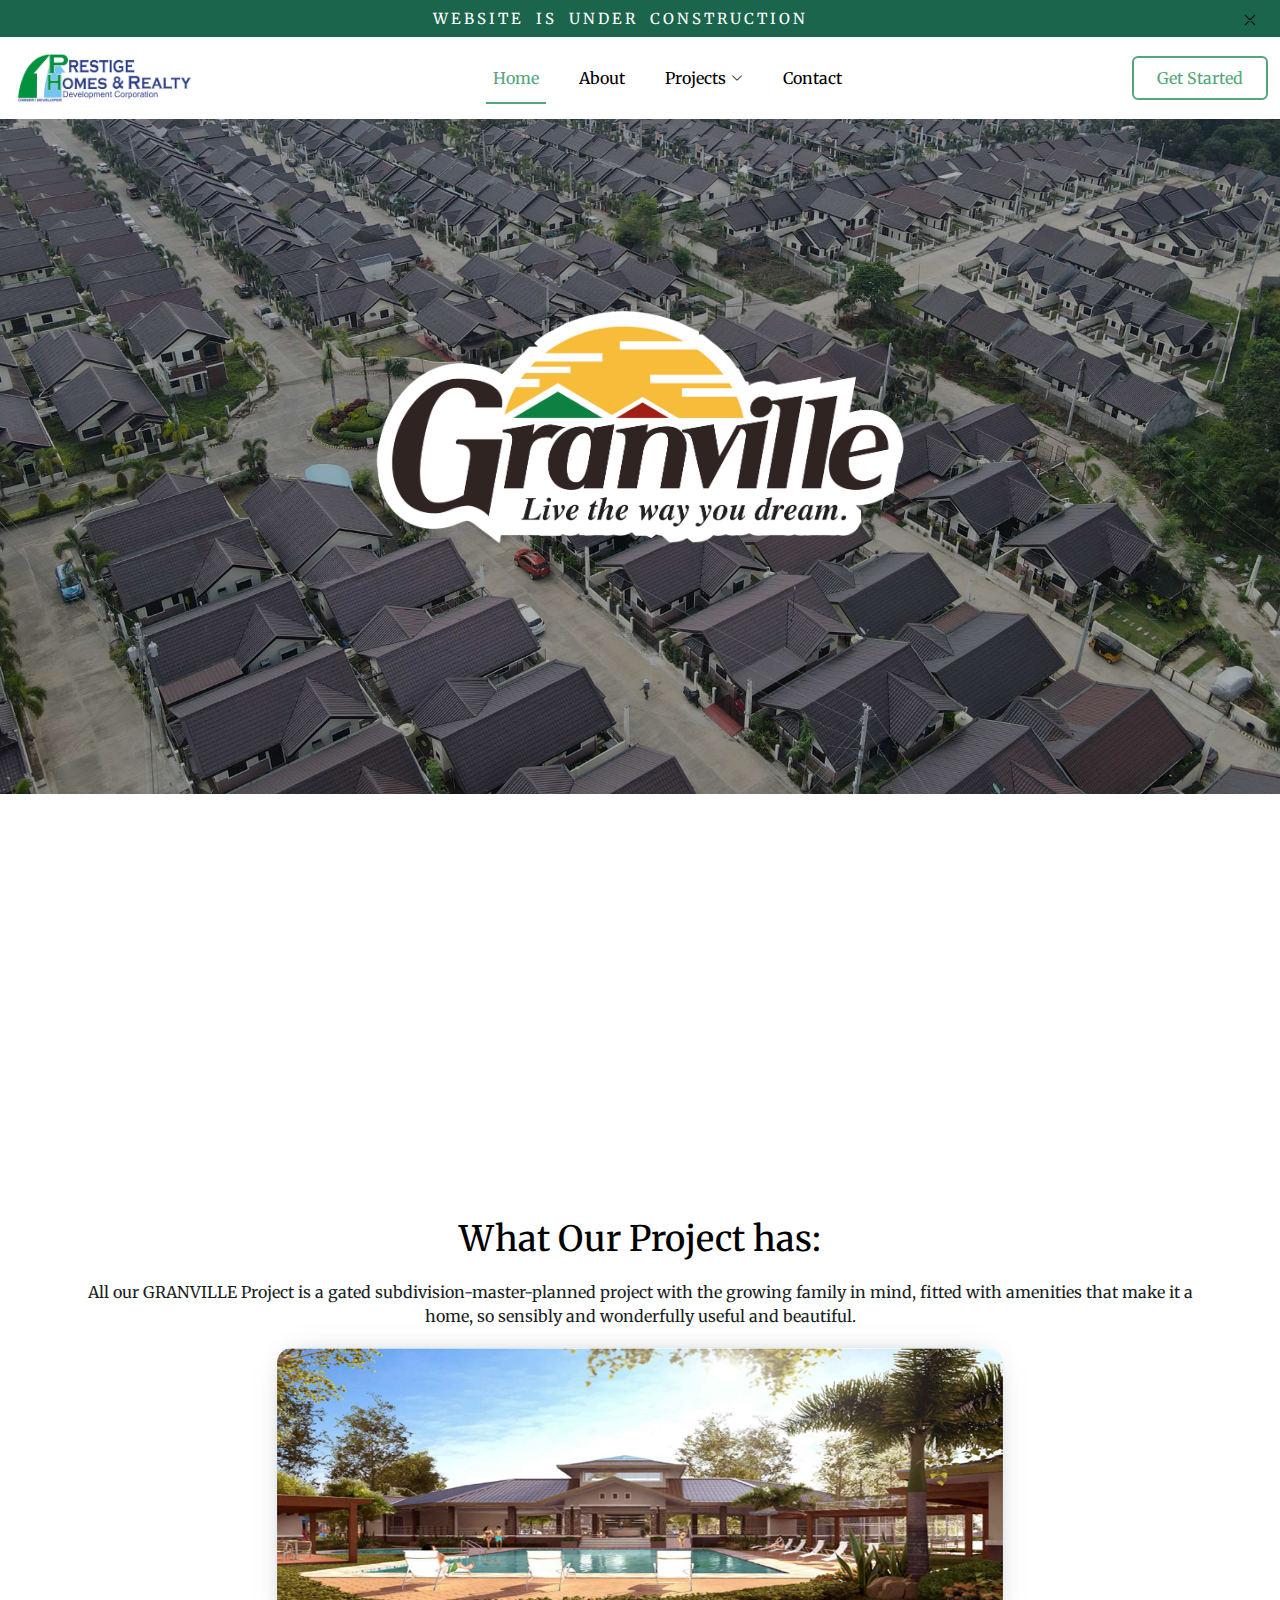
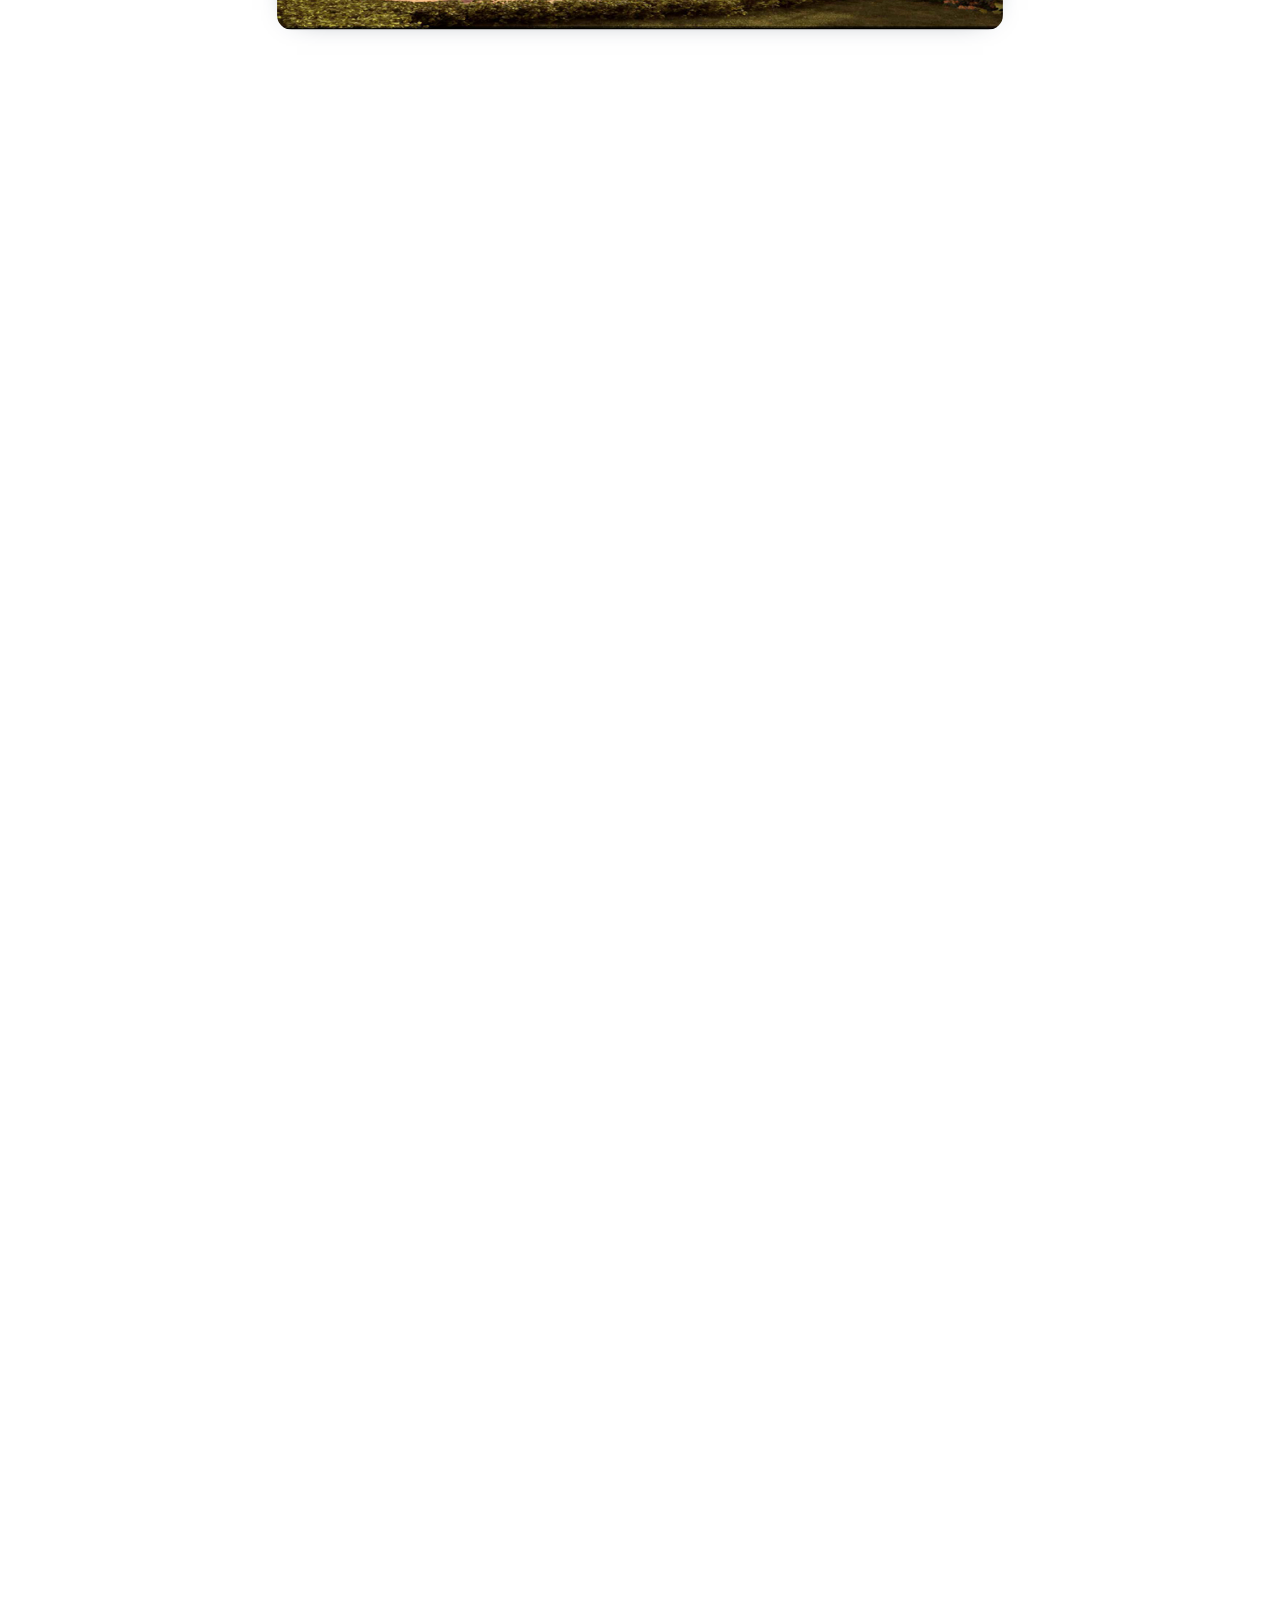
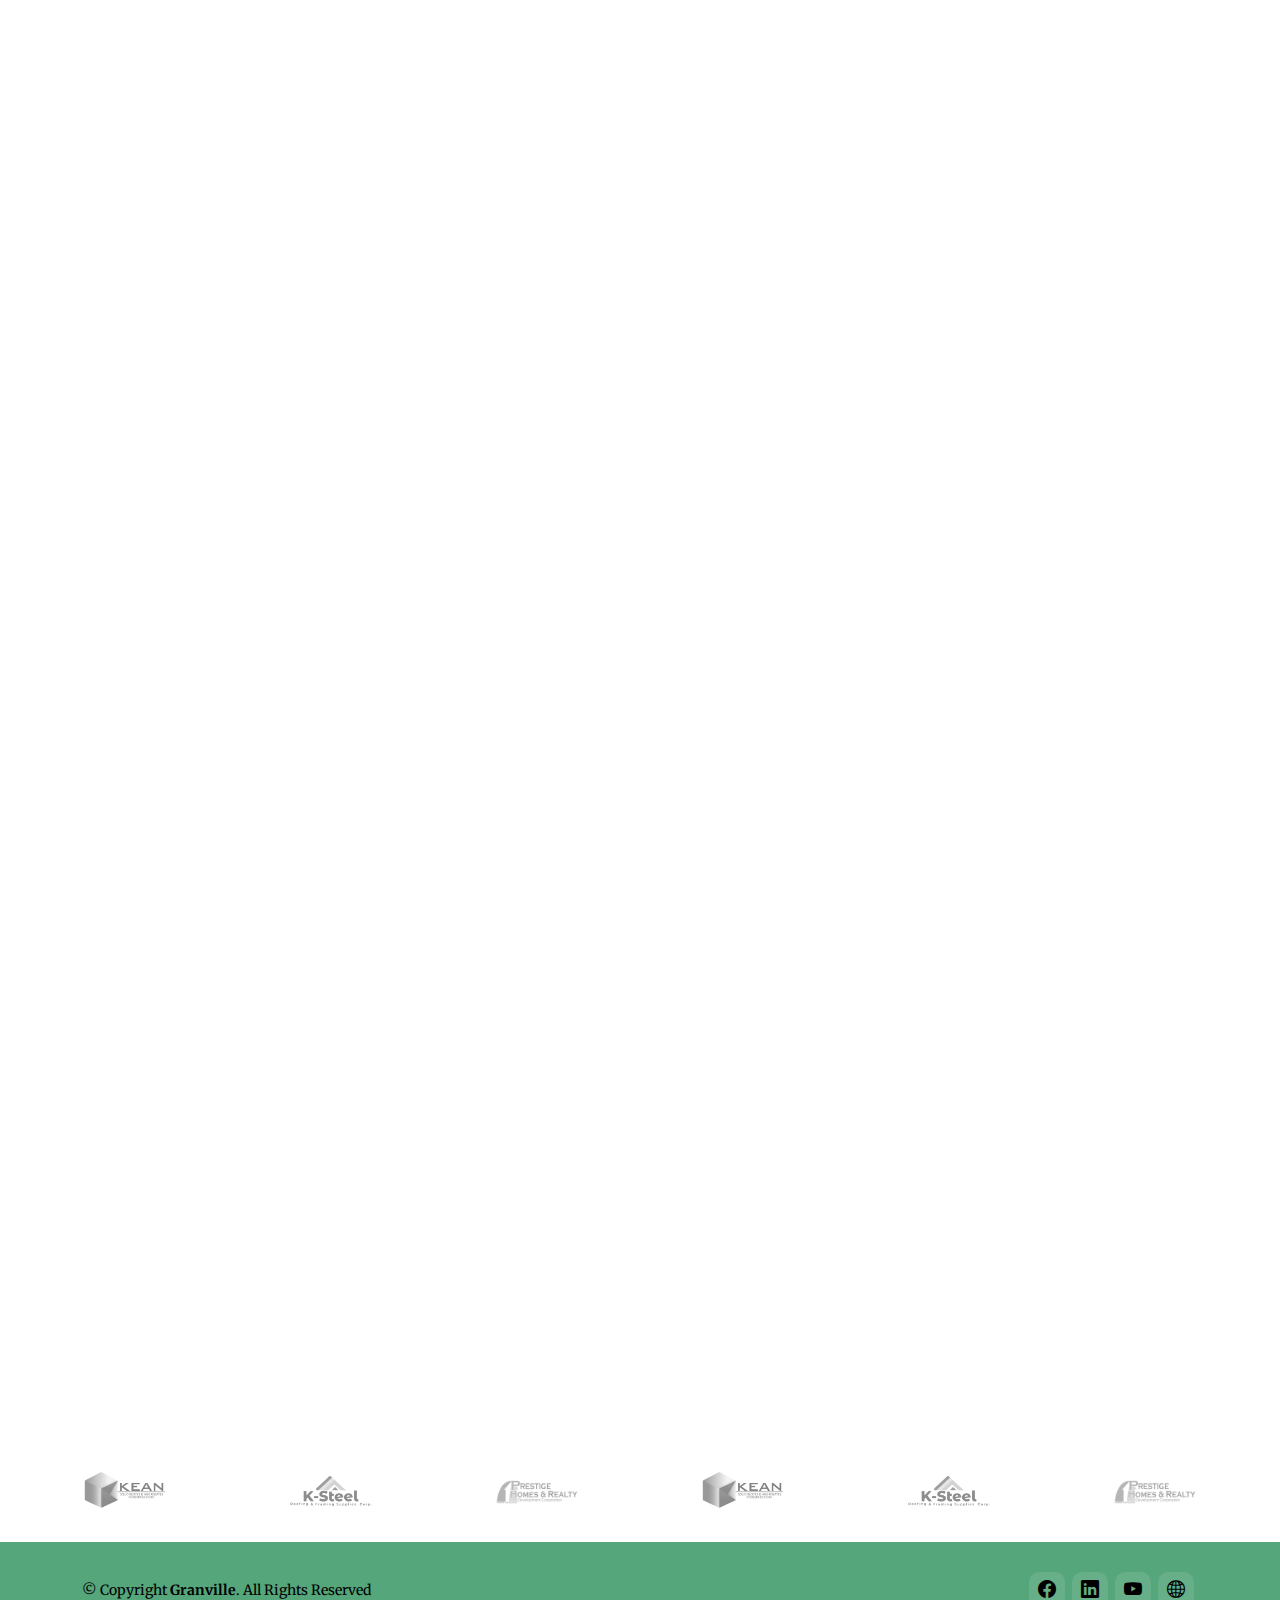
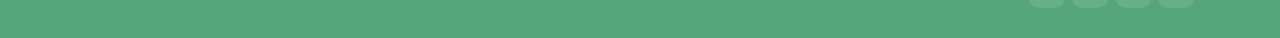
==== index.html @ 54644dfb "Granville v1.9.3" ====
<!DOCTYPE html>
<html lang="en">

<head>
  <meta charset="utf-8">
  <meta content="width=device-width, initial-scale=1.0" name="viewport">

  <title>Granville | Live The Way You Dream</title>
  <meta content="" name="description">
  <meta content="" name="keywords">

  <!-- Favicons -->
  <link href="assets/img/fav-house.png" rel="icon">
  <!-- <link href="assets/img/apple-touch-icon.png" rel="apple-touch-icon"> -->

  <!-- Google Fonts -->
  <link rel="preconnect" href="https://fonts.googleapis.com">
  <link rel="preconnect" href="https://fonts.gstatic.com" crossorigin>
  <link href="https://fonts.googleapis.com/css2?family=Merriweather:ital,wght@1,700&display=swap" rel="stylesheet">

  <!-- Vendor CSS Files -->
  <link href="assets/vendor/bootstrap/css/bootstrap.min.css" rel="stylesheet">
  <link href="assets/vendor/bootstrap-icons/bootstrap-icons.css" rel="stylesheet">
  <link href="assets/vendor/aos/aos.css" rel="stylesheet">
  <link href="assets/vendor/glightbox/css/glightbox.min.css" rel="stylesheet">
  <link href="assets/vendor/swiper/swiper-bundle.min.css" rel="stylesheet">
  <link href="assets/vendor/boxicons/css/boxicons.min.css" rel="stylesheet">
  <link href="assets/vendor/remixicon/remixicon.css" rel="stylesheet">

  <!-- Template Main CSS Files -->
  <link href="assets/css/variables.css" rel="stylesheet">
  <link href="assets/css/main.css" rel="stylesheet">

</head>

<body>

  <!-- ======= Notification Bar ======= -->
  <div id="notification-bar" class="regular closable">
    <div class="nb-content-wrapper">
      <div class="nb-text-wrapper">
        <div class="nb-headline-text">
          <p><span>WEBSITE IS UNDER CONSTRUCTION</span></p>
        </div>
      </div>
    </div>
    <div class="nb-close-wrapper">
      <a href="javascript:void(0);" class="icon-close" onclick="$('#notification-bar').fadeOut()"><i
          class="bi bi-x-lg"></i></a>
    </div>
  </div> <!-- End Notification Bar-->

  <!-- ======= Header ======= -->
  <header id="header" class="header" data-scrollto-offset="0">
    <div class="container-fluid d-flex align-items-center justify-content-between">

      <a href="index.html" class="logo d-flex align-items-center scrollto me-auto me-lg-0">
        <img src="assets/img/clients/Prestige.jpg" alt="">
      </a>

      <nav id="navbar" class="navbar">
        <ul>
          <li><a class="nav-link scrollto" href="index.html#hero">Home</a></li>
          <li><a class="nav-link scrollto" href="index.html#about">About</a></li>
          <li class="dropdown"><a class="nav-link scrollto" href="#">Projects<i
                class="bi dropdown-indicator bi-chevron-down"></i></a>
            <ul class="">
              <li><a class="nav-link scrollto" href="index.html#granville-I">Granville I & II</a></li>
              <li><a class="nav-link scrollto" href="index.html#granville-III">Granville III</a></li>
              <li><a class="nav-link scrollto" href="index.html#granville-crest">Granville Crest</a></li>
            </ul>
          </li>
          <li><a class="nav-link scrollto" href="https://prestigehomesrealty.com.ph/contact-us-2/">Contact</a></li>
        </ul>
        <i class="bi bi-list mobile-nav-toggle d-none"></i>
      </nav><!-- .navbar -->

      <a class="btn-getstarted scrollto" href="index.html#about">Get Started</a>

    </div>
  </header><!-- End Header -->

  <!-- ======= Hero Section ======= -->
  <section id="hero" class="d-flex flex-column justify-content-center">
    <div class="container">
      <div class="row justify-content-center">
        <div class="col-xl-8">
          <img src="assets/img/granville.png" width="90%">
        </div>
      </div>
    </div>
  </section><!-- End Hero Section -->

  <main id="main">

    <!-- ======= About Section ======= -->
    <section id="about" class="about">
      <div class="container" data-aos="fade-up">

        <div class="section-header">
          <h2>About Granville</h2>
          <p>A good home is a seedbed of great expectations. And truly, there’s no place like one’s own dwelling for
            beginning dreams and building them. At the Granville, let your home be an inspiration in itself,
            encapsulating the verve of your growing family, or marking a personal milestone. Made by trusted homegrown
            land developer Prestige Homes Realty Development Corp., the Granville is nestled in the south of Davao City, Philippines.  where small town charm is knit with the bursting colors of a bustling capital. </p>

          <p>Nurture family ties and lay the foundations for your grandest dreams in a home community that lets you live
            without compromise. A twenty-minute drive from the crowded neighborhoods of Davao city center, the Granville
            is nestled in the charming village of Catalunan Pequeno Davao City, Philippines. It’s close enough to schools, hospitals, and
            commercial business centers to keep the essentials of life readily accessible, but tucked away just right to
            encourage the lifestyle you want in a casual, stylish, safe and uninterrupted way. </p>
        </div>

      </div>
    </section><!-- End About Section -->

    <!-- ======= Featured Services Section ======= -->
    <section id="featured-services" class="featured-services">
      <div class="container">
        <h2>What Our Project has:</h2>
        <p class="featured-p">All our GRANVILLE Project is a gated subdivision-master-planned project with the growing
          family in mind,
          fitted with amenities that make it a home, so sensibly and wonderfully useful and beautiful.</p>

        <div class="carousel-container">
          <div class="mySlides animate">
            <img src="./assets/img/carousel/carousel.jpg" alt="slide" />
          </div>

          <div class="mySlides animate">
            <img src="./assets/img/carousel/carousel1.jpg" alt="slide" />
          </div>

          <div class="mySlides animate">
            <img src="./assets/img/carousel/carousel2.jpg" alt="slide" />
          </div>

          <div class="mySlides animate">
            <img src="./assets/img/carousel/carousel3.jpg" alt="slide" />
          </div>

          <div class="mySlides animate">
            <img src="./assets/img/carousel/carousel4.jpg" alt="slide" />
          </div>

          <div class="mySlides animate">
            <img src="./assets/img/carousel/carousel5.jpg" alt="slide" />
          </div>


          <!-- The dots/circles -->
          <div class="dots-container">
            <span class="dots" onclick="currentSlide(1)"></span>
            <span class="dots" onclick="currentSlide(2)"></span>
            <span class="dots" onclick="currentSlide(3)"></span>
            <span class="dots" onclick="currentSlide(4)"></span>
            <span class="dots" onclick="currentSlide(5)"></span>
            <span class="dots" onclick="currentSlide(6)"></span>
          </div>
        </div>

        <div class="row gy-4" style="margin-top: 20px;">
          <div class="col-xl-4 col-md-12 d-flex" data-aos="zoom-out">
            <div class="service-item1 position-relative">
              <h4><a class="stretched-link">Reassuring Residence</a></h4>
              <p>In addition to the concrete perimeter fence and steel gates, that hedge every home unit, a guardhouse
                with 24-hour CCTV greets everyone at the entrance of the community for truly secure living. With modern,
                state of the art, quality building design and well-thought out space planning, keeping in mind the
                future, the Granville is made to be flood-free and constructed with only high-quality concrete products
                supplied by Prestige’s sister company, KSBAIC. </p>
            </div>
          </div><!-- End Service Item -->

          <div class="col-xl-4 col-md-12 d-flex" data-aos="zoom-out" data-aos-delay="200">
            <div class="service-item2 position-relative">
              <h4><a class="stretched-link">Well-rounded lifestyle</a></h4>
              <p>Sports-themed facilities including a swimming pool, long tennis court, basketball court, parks, and a
                children’s playground make for healthy and leisurely living at the Granville, ensuring that children
                find gainful avenues to develop and grow outdoors with nature. For celebrating momentous family moments
                or social gatherings, the clubhouse and the subdivision’s generous, palm-tree lined natural landscaping
                make for a delightful setting.</p>
            </div>
          </div><!-- End Service Item -->

          <div class="col-xl-4 col-md-12 d-flex" data-aos="zoom-out" data-aos-delay="400">
            <div class="service-item position-relative">
              <h4><a class="stretched-link">Settle in seamlessly</a></h4>
              <p>Move in to your new home with the least of worries. With water and electricity utilities among other
                ready amenities including a paved and covered walkway and car park come with every house unit. Outside,
                a semi-landscaped lawn, wide roads, and more open spaces ensure that there is literally a lot of room
                for you and your family to grow at the Granville.</p>
            </div>
          </div><!-- End Service Item -->

        </div>

      </div>
    </section><!-- End Featured Services Section -->

    <!-- ======= Features Section ======= -->
    <section id="granville-I" class="features">
      <div class="container" data-aos="fade-up">

        <div class="section-features">
          <h2>Granville I & II House Models</h2>
          <p>Granville subdivision is an Asian-Mediterranean themed Subdivision with 5 Model house units, namely, KEAN,
            KEN, MIKE, MARK & MICO models. The subdivision has more than 10 hectares with 888 saleable housing units.
            Our Granville Subdivision gives you a unique vibe of living. Live in beauty and with style and elegance.</p>
        </div>

        <ul class="nav nav-tabs row gy-4 d-flex">

          <li class="nav-item col-6 col-md-4 col-lg-2">
            <a class="nav-link active show" data-bs-toggle="tab" data-bs-target="#g1-1">
              <img src="./assets/img/features/2storeyy.svg" width="25%">
              <h4>Kean</h4>
            </a>
          </li><!-- End Tab 1 Nav -->

          <li class="nav-item col-6 col-md-4 col-lg-2">
            <a class="nav-link" data-bs-toggle="tab" data-bs-target="#g1-2">
              <img src="./assets/img/features/bungalowwww.svg" width="25%">
              <h4>Ken</h4>
            </a>
          </li><!-- End Tab 2 Nav -->

          <li class="nav-item col-6 col-md-4 col-lg-2">
            <a class="nav-link" data-bs-toggle="tab" data-bs-target="#g1-3">
              <img src="./assets/img/features/bungalowwww.svg" width="25%">
              <h4>Mike</h4>
            </a>
          </li><!-- End Tab 3 Nav -->

          <li class="nav-item col-6 col-md-4 col-lg-2">
            <a class="nav-link" data-bs-toggle="tab" data-bs-target="#g1-4">
              <img src="./assets/img/features/bungalowwww.svg" width="25%">
              <h4>Mark</h4>
            </a>
          </li><!-- End Tab 4 Nav -->

          <li class="nav-item col-6 col-md-4 col-lg-2">
            <a class="nav-link" data-bs-toggle="tab" data-bs-target="#g1-5">
              <img src="./assets/img/features/angelo.svg" width="25%">
              <h4>Mico</h4>
            </a>
          </li><!-- End Tab 5 Nav -->

          <li class="nav-item col-6 col-md-4 col-lg-2">
            <a class="nav-link" data-bs-toggle="tab" data-bs-target="#amenitiesg1">
              <img src="./assets/img/features/amenities.svg" width="25%">
              <h4>Amenities</h4>
            </a>
          </li><!-- End Tab 6 Nav -->

        </ul>

        <div class="tab-content">

          <div class="tab-pane active show" id="g1-1">
            <div class="row gy-4">
              <div class="col-lg-8 order-2 order-lg-1" data-aos="fade-right" data-aos-delay="200">
                <h3>Kean Model</h3>
                <p class="fst-italic">
                  A cost-effective two-story concrete model unit with 4 bedrooms and 3 toilets and bath which is perfect
                  for the urban setting.
                </p>

                <ul class="nav nav-tabs row gy-4 d-flex">
                  <li class="nav-item col-12 col-md-12 col-lg-8">
                    <a class="granvillewan">
                      <img src="./assets/img/floor/kean.jpg" alt="" width="100%">
                    </a>
                  </li>
                </ul>

                <p>Additional Features:</p>
                <ul class="row mobtab gy-4 d-flex">
                  <li class="col-12 col-md-6 col-lg-6" style="padding-bottom: 0px;margin-top: 10px;"><i
                      class="bi bi-check-circle-fill"></i> Built-in closet on all bedrooms
                  </li>
                  <li class="col-12 col-md-6 col-lg-6" style="padding-bottom: 0px;margin-top: 10px;"><i
                      class="bi bi-check-circle-fill"></i> Semi-finished Concrete perimeter fence
                  </li>
                  <li class="col-12 col-md-6 col-lg-6" style="padding-bottom: 0px;margin-top: 0px;"><i
                      class="bi bi-check-circle-fill"></i> Steel main gate and manhole
                  </li>
                  <li class="col-12 col-md-6 col-lg-6" style="padding-bottom: 0px;margin-top: 0px;"><i
                      class="bi bi-check-circle-fill"></i> Semi-landscape with paving blocks
                  </li>
                  <li class="col-12 col-md-6 col-lg-6" style="padding-bottom: 0px;margin-top: 0px;"><i
                      class="bi bi-check-circle-fill"></i> Concrete flooring on the laundry area
                  </li>
                  <li class="col-12 col-md-6 col-lg-6" style="padding-bottom: 0px;margin-top: 0px;"><i
                      class="bi bi-check-circle-fill"></i> Modified clothes hanger on a dry area
                  </li>
                  <li class="col-12 col-md-6 col-lg-6" style="padding-bottom: 0px;margin-top: 0px;"><i
                      class="bi bi-check-circle-fill"></i> With a concrete fence, steel vehicular gate, and pedestrian
                    gate (Sedan Model Car Unit)
                  </li>
                  <li class="col-12 col-md-6 col-lg-6" style="padding-bottom: 0px;margin-top: 0px;"><i
                      class="bi bi-check-circle-fill"></i> With steel window grills
                  </li>
                </ul>
              </div>

              <div class="col-lg-4 order-1 order-lg-2 text-center" data-aos="fade-left" data-aos-delay="400">
                <div class="gallery">
                  <img data-gallery-index="1" src="./assets/img/i-ii/01-KEAN/kean.jpg" width="100%" />
                  <img data-gallery-index="0" src="./assets/img/i-ii/01-KEAN/1-Kean-Plan.jpg" hidden width="100%" />
                </div>
                <div class="avunits" style="text-align: left;">
                  <button class="desktop" onclick="keanavailbleunit()">View Availability of Units</button>
                  <button class="desktop" id="keanreserve" style="display: none;"><a
                      href="https://prestigehomesrealty.com.ph/reservation-form/" target="popup"
                      onclick="window.open('https://prestigehomesrealty.com.ph/reservation-form/','popup','width=850,height=600'); return false;">Reserve
                      Now</a></button>
                </div>
              </div>
            </div>

            <div class="avunits">
              <button class="mobtab" onclick="keanavailbleunits()">View Availability of Units</button>
              <button class="mobtab" id="keanreserves" style="display: none;"><a
                  href="https://prestigehomesrealty.com.ph/reservation-form/" target="popup"
                  onclick="window.open('https://prestigehomesrealty.com.ph/reservation-form/','popup','width=600,height=600'); return false;">Reserve
                  Now</a></button>
              <table id="keanavailbeunit">
                <tr>
                  <th>BLOCK</th>
                  <th>LOT</th>
                  <th>TOTAL CONTRACT PRICE</th>
                  <th>EQUITY MONTHLY AMORTIZATION</th>
                </tr>
                <tr>
                  <td>1</td>
                  <td>5</td>
                  <td><a href="./assets/img/i-ii/01-KEAN/KEAN-BLK1-LOT5.jpg" target="_blank">Php 10,345,300.00</a></td>
                  <td>Php 103,245.07</td>
                </tr>
                <tr>
                  <td>5</td>
                  <td>1</td>
                  <td><a href="./assets/img/i-ii/01-KEAN/KEAN-BLK5-LOT1-(RFO).jpg" target="_blank">Php 7,094,350.00</a></td>
                  <td>Php 157,426.77</td>
                </tr>
              </table>

            </div>

            <p style="font-size: 12px; text-align: center;">
              Disclaimer: Prestige Homes and Realty Development Corporation shall have the right to change the
              specifications specified herein as may be deemed necessary without prior notice.
            </p>

          </div><!-- End Tab Content 1 -->

          <div class="tab-pane" id="g1-2">
            <div class="row gy-4">
              <div class="col-lg-8 order-2 order-lg-1">
                <h3>Ken Model</h3>
                <p class="fst-italic">
                  A 4-room bungalow model unit that opens directly into the living room & kitchen area that will be
                  easy
                  access to outdoor spaces. It also has a spacious open, modern designed kitchen for those who love to
                  cook.
                </p>
                <ul class="nav nav-tabs row gy-4 d-flex">
                  <li class="nav-item col-12 col-md-12 col-lg-8">
                    <a class="granvillewan">
                      <img src="./assets/img/floor/ken.jpg" alt="" width="100%">
                    </a>
                  </li>
                </ul>
                <p>Additional Features:</p>
                <ul class="row mobtab gy-4 d-flex">
                  <li class="col-12 col-md-6 col-lg-6" style="padding-bottom: 0px;margin-top: 10px;"><i
                      class="bi bi-check-circle-fill"></i> Built-in closet on all bedrooms
                  </li>
                  <li class="col-12 col-md-6 col-lg-6" style="padding-bottom: 0px;margin-top: 10px;"><i
                      class="bi bi-check-circle-fill"></i> Semi-finished Concrete perimeter fence
                  </li>
                  <li class="col-12 col-md-6 col-lg-6" style="padding-bottom: 0px;margin-top: 0px;"><i
                      class="bi bi-check-circle-fill"></i> Steel main gate and manhole
                  </li>
                  <li class="col-12 col-md-6 col-lg-6" style="padding-bottom: 0px;margin-top: 0px;"><i
                      class="bi bi-check-circle-fill"></i> Semi-landscape with paving blocks
                  </li>
                  <li class="col-12 col-md-6 col-lg-6" style="padding-bottom: 0px;margin-top: 0px;"><i
                      class="bi bi-check-circle-fill"></i> Concrete flooring on the laundry area
                  </li>
                  <li class="col-12 col-md-6 col-lg-6" style="padding-bottom: 0px;margin-top: 0px;"><i
                      class="bi bi-check-circle-fill"></i> Modified clothes hanger on a dry area
                  </li>
                  <li class="col-12 col-md-6 col-lg-6" style="padding-bottom: 0px;margin-top: 0px;"><i
                      class="bi bi-check-circle-fill"></i> With a concrete fence, steel vehicular gate, and pedestrian
                    gate (Sedan Model Car Unit)
                  </li>
                  <li class="col-12 col-md-6 col-lg-6" style="padding-bottom: 0px;margin-top: 0px;"><i
                      class="bi bi-check-circle-fill"></i> With steel window grills
                  </li>
                </ul>
              </div>

              <div class="col-lg-4 order-1 order-lg-2 text-center" data-aos="fade-left" data-aos-delay="400">
                <div class="gallery">
                  <img data-gallery-index="0" src="./assets/img/i-ii/02-KEN/ken.jpg" width="100%" />
                  <img data-gallery-index="1" src="./assets/img/i-ii/02-KEN/2-Ken-Plan.jpg" hidden width="100%" />
                </div>
                <div class="avunits" style="text-align: left;">
                  <button class="desktop" onclick="kenavailbleunit()">View Availability of Units</button>
                  <button class="desktop" id="kenreserve" style="display: none;"><a
                      href="https://prestigehomesrealty.com.ph/reservation-form/" target="popup"
                      onclick="window.open('https://prestigehomesrealty.com.ph/reservation-form/','popup','width=850,height=600'); return false;">Reserve
                      Now</a></button>
                </div>
              </div>
            </div>

            <div class="avunits">
              <button class="mobtab" onclick="kenavailbleunits()">View Availability of Units</button>
              <button class="mobtab" id="kenreserves" style="display: none;"><a
                  href="https://prestigehomesrealty.com.ph/reservation-form/" target="popup"
                  onclick="window.open('https://prestigehomesrealty.com.ph/reservation-form/','popup','width=600,height=600'); return false;">Reserve
                  Now</a></button>
              <table id="kenavailbeunit">
                <tr>
                  <th>BLOCK</th>
                  <th>LOT</th>
                  <th>TOTAL CONTRACT PRICE</th>
                  <th>EQUITY MONTHLY AMORTIZATION</th>
                </tr>
                <tr>
                  <td>1</td>
                  <td>17</td>
                  <td><a href="./assets/img/i-ii/02-KEN/KEN-BLK1-LOT17-(RL).jpg" target="_blank">Php 5,207,000.00</a></td>
                  <td>Php 106,395.41</td>
                </tr>
                <tr>
                  <td>3</td>
                  <td>4</td>
                  <td><a href="./assets/img/i-ii/02-KEN/KEN-BLK3-LOT4-(RL).jpg" target="_blank">Php 5,207,000.00</a></td>
                  <td>Php 106,395.41</td>
                </tr>
                <tr>
                  <td>5</td>
                  <td>21</td>
                  <td><a href="./assets/img/i-ii/02-KEN/KEN-BLK5-LOT21-(RL).jpg" target="_blank">Php 4,710,000.00</a></td>
                  <td>Php 106,395.41</td>
                </tr>
              </table>
            </div>

            <p style="font-size: 12px; text-align: center;">
              Disclaimer: Prestige Homes and Realty Development Corporation shall have the right to change the
              specifications specified herein as may be deemed necessary without prior notice.
            </p>
          </div><!-- End Tab Content 2 -->

          <div class="tab-pane" id="g1-3">
            <div class="row gy-4">
              <div class="col-lg-8 order-2 order-lg-1">
                <h3>Mike Model</h3>
                <p class="fst-italic">
                  A 3-room bungalow model unit where an open floor plan is maximized for efficiency and free flow from
                  room to room with minimal space wasted on hallways. Perfect for a growing family and even an
                  investment.
                </p>
                <ul class="nav nav-tabs row gy-4 d-flex">
                  <li class="nav-item col-12 col-md-12 col-lg-8">
                    <a class="granvillewan">
                      <img src="./assets/img/floor/mike.jpg" alt="" width="100%">
                    </a>
                  </li>
                </ul>
                <p>Additional Features:</p>
                <ul class="row mobtab gy-4 d-flex">
                  <li class="col-12 col-md-6 col-lg-6" style="padding-bottom: 0px;margin-top: 10px;"><i
                      class="bi bi-check-circle-fill"></i> Built-in closet on all bedrooms
                  </li>
                  <li class="col-12 col-md-6 col-lg-6" style="padding-bottom: 0px;margin-top: 10px;"><i
                      class="bi bi-check-circle-fill"></i> Semi-finished Concrete perimeter fence
                  </li>
                  <li class="col-12 col-md-6 col-lg-6" style="padding-bottom: 0px;margin-top: 0px;"><i
                      class="bi bi-check-circle-fill"></i> Steel main gate and manhole
                  </li>
                  <li class="col-12 col-md-6 col-lg-6" style="padding-bottom: 0px;margin-top: 0px;"><i
                      class="bi bi-check-circle-fill"></i> Semi-landscape with paving blocks
                  </li>
                  <li class="col-12 col-md-6 col-lg-6" style="padding-bottom: 0px;margin-top: 0px;"><i
                      class="bi bi-check-circle-fill"></i> Concrete flooring on the laundry area
                  </li>
                  <li class="col-12 col-md-6 col-lg-6" style="padding-bottom: 0px;margin-top: 0px;"><i
                      class="bi bi-check-circle-fill"></i> Modified clothes hanger on a dry area
                  </li>
                  <li class="col-12 col-md-6 col-lg-6" style="padding-bottom: 0px;margin-top: 0px;"><i
                      class="bi bi-check-circle-fill"></i> With a concrete fence, steel vehicular gate, and pedestrian
                    gate (Sedan Model Car Unit)
                  </li>
                  <li class="col-12 col-md-6 col-lg-6" style="padding-bottom: 0px;margin-top: 0px;"><i
                      class="bi bi-check-circle-fill"></i> With steel window grills
                  </li>
                </ul>
              </div>

              <div class="col-lg-4 order-1 order-lg-2 text-center">
                <div class="gallery">
                  <img data-gallery-index="0" src="./assets/img/i-ii/03-MIKE/mike.jpg" width="100%" />
                  <img data-gallery-index="1" src="./assets/img/i-ii/03-MIKE/3-Mike-Plan.jpg" hidden width="100%" />
                </div>
                <div class="avunits" style="text-align: left;">
                  <button class="desktop" onclick="mikeavailbleunit()">View Availability of Units</button>
                  <button class="desktop" id="mikereserve" style="display: none;"><a
                      href="https://prestigehomesrealty.com.ph/reservation-form/" target="popup"
                      onclick="window.open('https://prestigehomesrealty.com.ph/reservation-form/','popup','width=850,height=600'); return false;">Reserve
                      Now</a></button>
                </div>
              </div>
            </div>

            <div class="avunits">
              <button class="mobtab" onclick="mikeavailbleunits()">View Availability of Units</button>
              <button class="mobtab" id="mikereserves" style="display: none;"><a
                  href="https://prestigehomesrealty.com.ph/reservation-form/" target="popup"
                  onclick="window.open('https://prestigehomesrealty.com.ph/reservation-form/','popup','width=600,height=600'); return false;">Reserve
                  Now</a></button>
              <table id="mikeavailbeunit">
                <tr>
                  <th>BLOCK</th>
                  <th>LOT</th>
                  <th>TOTAL CONTRACT PRICE</th>
                  <th>EQUITY MONTHLY AMORTIZATION</th>
                </tr>
                <tr>
                  <td>8</td>
                  <td>23</td>
                  <td><a href="./assets/img/i-ii/03-MIKE/MIKE-BLK8-LOT23-(RL).jpg" target="_blank">Php 2,466,265.00</a></td>
                  <td>Php 88,734.07</td>
                </tr>
              </table>
            </div>

            <p style="font-size: 12px; text-align: center;">
              Disclaimer: Prestige Homes and Realty Development Corporation shall have the right to change the
              specifications specified herein as may be deemed necessary without prior notice.
            </p>

          </div><!-- End Tab Content 3 -->

          <div class="tab-pane" id="g1-4">
            <div class="row gy-4">
              <div class="col-lg-8 order-2 order-lg-1">
                <h3>Mark Model</h3>
                <p class="fst-italic">
                  A 2 room bungalow house that gives you a spacious feel for easy access from the living room to the
                  dining room and into the kitchen.
                </p>
                <ul class="nav nav-tabs row gy-4 d-flex">
                  <li class="nav-item col-12 col-md-12 col-lg-8">
                    <a class="granvillewan">
                      <img src="./assets/img/floor/mark.jpg" alt="" width="100%">
                    </a>
                  </li>
                </ul>
                <p>Additional Features:</p>
                <ul class="row mobtab gy-4 d-flex">
                  <li class="col-12 col-md-6 col-lg-6" style="padding-bottom: 0px;margin-top: 10px;"><i
                      class="bi bi-check-circle-fill"></i> Built-in closet on all bedrooms
                  </li>
                  <li class="col-12 col-md-6 col-lg-6" style="padding-bottom: 0px;margin-top: 10px;"><i
                      class="bi bi-check-circle-fill"></i> Semi-finished Concrete perimeter fence
                  </li>
                  <li class="col-12 col-md-6 col-lg-6" style="padding-bottom: 0px;margin-top: 0px;"><i
                      class="bi bi-check-circle-fill"></i> Steel main gate and manhole
                  </li>
                  <li class="col-12 col-md-6 col-lg-6" style="padding-bottom: 0px;margin-top: 0px;"><i
                      class="bi bi-check-circle-fill"></i> Semi-landscape with paving blocks
                  </li>
                  <li class="col-12 col-md-6 col-lg-6" style="padding-bottom: 0px;margin-top: 0px;"><i
                      class="bi bi-check-circle-fill"></i> Concrete flooring on the laundry area
                  </li>
                  <li class="col-12 col-md-6 col-lg-6" style="padding-bottom: 0px;margin-top: 0px;"><i
                      class="bi bi-check-circle-fill"></i> Modified clothes hanger on a dry area
                  </li>
                  <li class="col-12 col-md-6 col-lg-6" style="padding-bottom: 0px;margin-top: 0px;"><i
                      class="bi bi-check-circle-fill"></i> With a concrete fence, steel vehicular gate, and pedestrian
                    gate (Sedan Model Car Unit)
                  </li>
                  <li class="col-12 col-md-6 col-lg-6" style="padding-bottom: 0px;margin-top: 0px;"><i
                      class="bi bi-check-circle-fill"></i> With steel window grills
                  </li>
                </ul>
              </div>

              <div class="col-lg-4 order-1 order-lg-2 text-center">
                <div class="gallery">
                  <img data-gallery-index="0" src="./assets/img/i-ii/04-MARK/mark.jpg" width="100%" />
                  <img data-gallery-index="1" src="./assets/img/i-ii/04-MARK/4-Mark-Plan.jpg" hidden width="100%" />
                </div>
                <div class="avunits" style="text-align: left;">
                  <button type="button" class="btn btn-primary desktop" data-bs-toggle="modal" data-bs-target="#mymodal"
                    style="text-align: left;">
                    View Availability of Units
                  </button>
                </div>

                <div class="modal" id="mymodal" tabindex="-1" aria-labelledby="exampleModalLabel" aria-hidden="true">
                  <div class="modal-dialog modal-dialog-centered">
                    <div class="modal-content">
                      <div class="modal-header">
                        <h5 class="modal-title">Resevation Form</h5>
                        <button type="button" class="btn-close" data-bs-dismiss="modal" aria-label="Close"></button>
                      </div>
                      <div class="modal-body">
                        <p>Sorry, this unit is not availabe.</p>
                      </div>
                      <div class="modal-footer">
                        <button type="button" class="btn btn-secondary" data-bs-dismiss="modal">Close</button>
                      </div>
                    </div>
                  </div>
                </div>

              </div>
            </div>

            <div class="avunits" style="text-align: left;">
              <button type="button" class="btn btn-primary mobtab" data-bs-toggle="modal" data-bs-target="#mymodal"
                style="text-align: left;">
                View Availability of Units
              </button>
            </div>

            <p style="font-size: 12px; text-align: center;">
              Disclaimer: Prestige Homes and Realty Development Corporation shall have the right to change the
              specifications specified herein as may be deemed necessary without prior notice.
            </p>

          </div><!-- End Tab Content 4 -->

          <div class="tab-pane" id="g1-5">
            <div class="row gy-4">
              <div class="col-lg-8 order-2 order-lg-1">
                <h3>Mico Model</h3>
                <p class="fst-italic">
                  A multi-family home consisting of two separate units separated by a sound proof concrete wall.
                </p>
                <ul class="nav nav-tabs row gy-4 d-flex">
                  <li class="nav-item col-12 col-md-12 col-lg-8">
                    <a class="granvillewan">
                      <img src="./assets/img/floor/mico.jpg" alt="" width="100%">
                    </a>
                  </li>
                </ul>
                <p>Additional Features:</p>
                <ul class="row mobtab gy-4 d-flex">
                  <li class="col-12 col-md-6 col-lg-6" style="padding-bottom: 0px;margin-top: 0px;"><i
                      class="bi bi-check-circle-fill"></i> Concrete flooring on the laundry area
                  </li>
                  <li class="col-12 col-md-6 col-lg-6" style="padding-bottom: 0px;margin-top: 0px;"><i
                      class="bi bi-check-circle-fill"></i> With Semi-finished concrete fence and pedestrian gate
                  </li>
                </ul>

                <div class="avunits" style="text-align: left;">
                  <button type="button" class="btn btn-primary mobtab" data-bs-toggle="modal" data-bs-target="#micomodal"
                    style="text-align: left;">
                    View Availability of Units
                  </button>
                </div>

                <p style="font-size: 12px; text-align: center; margin-top: 25px;">
                  Disclaimer: Prestige Homes and Realty Development Corporation shall have the right to change the
                  specifications specified herein as may be deemed necessary without prior notice.
                </p>

              </div>

              <div class="col-lg-4 order-1 order-lg-2 text-center">
                <div class="gallery">
                  <img data-gallery-index="0" src="./assets/img/i-ii/05-MICO/mico.jpg" width="100%"
                    style="margin:20px 0px !important;" />
                  <img data-gallery-index="1" src="./assets/img/i-ii/05-MICO/5-Mico-Plan.jpg" hidden width="100%" />
                </div>
                <div class="avunits" style="text-align: left;">
                  <button type="button" class="btn btn-primary desktop" data-bs-toggle="modal" data-bs-target="#micomodal"
                    style="text-align: left;">
                    View Availability of Units
                  </button>
                </div>

                <div class="modal" id="micomodal" tabindex="-1" aria-labelledby="exampleModalLabel" aria-hidden="true">
                  <div class="modal-dialog modal-dialog-centered">
                    <div class="modal-content">
                      <div class="modal-header">
                        <h5 class="modal-title">Resevation Form</h5>
                        <button type="button" class="btn-close" data-bs-dismiss="modal" aria-label="Close"></button>
                      </div>
                      <div class="modal-body">
                        <p>Sorry, this unit is not availabe.</p>
                      </div>
                      <div class="modal-footer">
                        <button type="button" class="btn btn-secondary" data-bs-dismiss="modal">Close</button>
                      </div>
                    </div>
                  </div>
                </div>

              </div>
            </div>



          </div><!-- End Tab Content 5 -->

          <div class="tab-pane" id="amenitiesg1">
            <div class="row gy-4">

              <div class="col-lg-8 order-2 order-lg-1">
                <p style="font-size: 15px;">Granville I and II has the following amenities:</p>
                <div class="tab-pane active show">
                  <div class="row gy-4">
                    <div class="col-lg-12 order-2 order-lg-1" data-aos="fade-right" data-aos-delay="200">
                      <h4>Club House</h4>
                      <p>
                        For celebrating momentous family moments or social gatherings, the clubhouse and the
                        subdivision’s
                        generous, palm tree-lined natural landscaping make a delightful setting.
                      </p>
                    </div>
                    <div class="col-lg-12 order-2 order-lg-1" data-aos="fade-right" data-aos-delay="200">
                      <h4>Sports Center</h4>
                      <p>
                        Sports-themed facilities including a swimming pool for kids and adults, badminton courts, and
                        covered basketball court.
                      </p>
                    </div>
                    <div class="col-lg-12 order-2 order-lg-1" data-aos="fade-right" data-aos-delay="200">
                      <h4>Parks & Playground</h4>
                      <p>
                        Parks and a children’s playground make for healthy and leisurely living at Granville, with a
                        hint
                        of
                        luxurious living at Granville.
                      </p>
                    </div>
                  </div>
                </div>
              </div>

              <div class="col-lg-4 order-1 order-lg-2 text-center">
                <div class="amenitiesgwan">
                  <div class="gwanSlides animate">
                    <img src="./assets/img/amenities/guard-house.jpg" alt="slide" />
                  </div>

                  <div class="gwanSlides animate">
                    <img src="./assets/img/amenities/Basketball-Court-1.jpg" alt="slide" />
                  </div>

                  <div class="gwanSlides animate">
                    <img src="./assets/img/amenities/Play-Ground-crest.jpg" alt="slide" />
                  </div>

                  <div class="gwanSlides animate">
                    <img src="./assets/img/amenities/Play-Ground-1.jpg" alt="slide" />
                  </div>

                  <div class="gwanSlides animate">
                    <img src="./assets/img/amenities/swimming-pooll.jpg" alt="slide" />
                  </div>


                  <!-- The dots/circles -->
                  <div class="dot-container">
                    <span class="dot" onclick="gwannSlide(1)"></span>
                    <span class="dot" onclick="gwannSlide(2)"></span>
                    <span class="dot" onclick="gwannSlide(3)"></span>
                    <span class="dot" onclick="gwannSlide(4)"></span>
                    <span class="dot" onclick="gwannSlide(5)"></span>
                  </div>
                </div>
              </div>

            </div>

          </div>
          <!--End of amenities-->

        </div>

    </section><!-- End Features Section -->

    <!-- ======= Features Section 2 ======= -->
    <section id="granville-III" class="featuress">
      <div class="container" data-aos="fade-up">

        <div class="section-featuress">
          <h2>Granville III House Models</h2>
          <p>Brought to life by the simplicity and quiet splendor of Modern Contemporary architecture, aesthetics and
            amenities that exhibit well-balanced living come together at the Granville III with four model houses:
            Cindy, Faye, Adrian, and Angelo. Granville III Subdivision is an artful use of warm colors, natural
            textures, and contemporary space design that suits clients' preferences in investing in their new Home.</p>
        </div>

        <ul class="nav nav-tabs row gy-4 d-flex">

          <li class="nav-item col-6 col-md-4 col-lg-2">
            <a class="nav-link active show" data-bs-toggle="tab" data-bs-target="#g3-1">
              <img src="./assets/img/features/cindy.svg" width="25%">
              <h4>Cindy</h4>
            </a>
          </li><!-- End Tab 1 Nav -->

          <li class="nav-item col-6 col-md-4 col-lg-2">
            <a class="nav-link" data-bs-toggle="tab" data-bs-target="#g3-2">
              <img src="./assets/img/features/adrian.svg" width="25%">
              <h4>Faye</h4>
            </a>
          </li><!-- End Tab 2 Nav -->

          <li class="nav-item col-6 col-md-4 col-lg-2">
            <a class="nav-link" data-bs-toggle="tab" data-bs-target="#g3-3">
              <img src="./assets/img/features/adrian.svg" width="25%">
              <h4>Adrian</h4>
            </a>
          </li><!-- End Tab 3 Nav -->

          <li class="nav-item col-6 col-md-4 col-lg-2">
            <a class="nav-link" data-bs-toggle="tab" data-bs-target="#g3-4">
              <img src="./assets/img/features/angelo.svg" width="25%">
              <h4>Angelo</h4>
            </a>
          </li><!-- End Tab 4 Nav -->

          <li class="nav-item col-6 col-md-4 col-lg-2">
            <a class="nav-link" data-bs-toggle="tab" data-bs-target="#amenitiesg3">
              <img src="./assets/img/features/amenities.svg" width="25%">
              <h4>Amenities</h4>
            </a>
          </li><!-- End Tab 5 Nav -->

        </ul>

        <div class="tab-content">

          <div class="tab-pane active show" id="g3-1">
            <div class="row gy-4">
              <div class="col-lg-8 order-2 order-lg-1" data-aos="fade-right" data-aos-delay="400">
                <h3>Cindy Model</h3>
                <p class="fst-italic">
                  A cost-effective two-storey concrete model unit with 3 bedrooms and 3 toilets and bath. Modern type
                  model unit perfect for growing family.
                </p>
                <ul class="nav nav-tabs row gy-4 d-flex">
                  <li class="nav-item col-12 col-md-12 col-lg-8">
                    <a class="granvilletwee">
                      <img src="./assets/img/floor/cindy.jpg" alt="" width="100%">
                    </a>
                  </li>
                </ul>
                <p>Additional Features:</p>
                <ul class="row mobtab gy-4 d-flex">
                  <li class="col-12 col-md-6 col-lg-6" style="padding-bottom: 0px;margin-top: 10px;"><i
                      class="bi bi-check-circle-fill"></i> Built-in closet on all bedrooms
                  </li>
                  <li class="col-12 col-md-6 col-lg-6" style="padding-bottom: 0px;margin-top: 10px;"><i
                      class="bi bi-check-circle-fill"></i> Concrete flooring on the laundry area
                  </li>
                  <li class="col-12 col-md-6 col-lg-6" style="padding-bottom: 0px;margin-top: 0px;"><i
                      class="bi bi-check-circle-fill"></i> Modified clothes hanger on dry area
                  </li>
                  <li class="col-12 col-md-6 col-lg-6" style="padding-bottom: 0px;margin-top: 0px;"><i
                      class="bi bi-check-circle-fill"></i> Semi-landscape with paving blocks
                  </li>
                  <li class="col-12 col-md-6 col-lg-6" style="padding-bottom: 0px;margin-top: 0px;"><i
                      class="bi bi-check-circle-fill"></i> With a semi-finished concrete fence, steel vehicular gate,
                    and pedestrian gate (Applicable for SEDAN model unit Car)
                  </li>
                  <li class="col-12 col-md-6 col-lg-6" style="padding-bottom: 0px;margin-top: 0px;"><i
                      class="bi bi-check-circle-fill"></i> A portion of concrete blocks on carport driveways
                  </li>
                </ul>
              </div>

              <div class="col-lg-4 order-1 order-lg-2 text-center" data-aos="fade-left" data-aos-delay="600">
                <div class="gallery">
                  <img data-gallery-index="0" src="./assets/img/iii/01-CINDY/cindy.jpg" width="100%" />
                  <img data-gallery-index="1" src="./assets/img/iii/01-CINDY/1-Cindy-Plan.jpg" hidden width="100%" />
                </div>
                <div class="avunits" style="text-align: left;">
                  <button class="desktop" onclick="cindyavailbleunit()">View Availability of Units</button>
                  <button class="desktop" id="cindyreserve" style="display: none;"><a
                      href="https://prestigehomesrealty.com.ph/reservation-form/" target="popup"
                      onclick="window.open('https://prestigehomesrealty.com.ph/reservation-form/','popup','width=850,height=600'); return false;">Reserve
                      Now</a></button>
                </div>
              </div>
            </div>

            <div class="avunits">
              <button class="mobtab" onclick="cindyavailbleunits()">View Availability of Units</button>
              <button class="mobtab" id="cindyreserves" style="display: none;"><a
                  href="https://prestigehomesrealty.com.ph/reservation-form/" target="popup"
                  onclick="window.open('https://prestigehomesrealty.com.ph/reservation-form/','popup','width=600,height=600'); return false;">Reserve
                  Now</a></button>
              <table id="cindyavailbeunit">
                <tr>
                  <th>BLOCK</th>
                  <th>LOT</th>
                  <th>TOTAL CONTRACT PRICE</th>
                  <th>EQUITY MONTHLY AMORTIZATION</th>
                </tr>
                <tr>
                  <td>1</td>
                  <td>11</td>
                  <td><a href="./assets/img/iii/01-CINDY/CINDY-BLK1-LOT11-(RL).jpg" target="_blank">Php 4,754,000.00</a></td>
                  <td>Php 24,220.91</td>
                </tr>
                <tr>
                  <td>2</td>
                  <td>3</td>
                  <td><a href="./assets/img/iii/01-CINDY/CINDY-BLK2-LOT3-(RL).jpg" target="_blank">Php 4,754,000.00</a></td>
                  <td>Php 24,220.91</td>
                </tr>
                <tr>
                  <td>2</td>
                  <td>4</td>
                  <td><a href="./assets/img/iii/01-CINDY/CINDY-BLK2-LOT4-(RL).jpg" target="_blank">Php 4,754,000.00</a></td>
                  <td>Php 24,220.91</td>
                </tr>
                <tr>
                  <td>2</td>
                  <td>5</td>
                  <td><a href="./assets/img/iii/01-CINDY/CINDY-BLK2-LOT5-(RL).jpg" target="_blank">Php 4,754,000.00</a></td>
                  <td>Php 24,220.91</td>
                </tr>
                <tr>
                  <td>2</td>
                  <td>6</td>
                  <td><a href="./assets/img/iii/01-CINDY/CINDY-BLK2-LOT6-(RL).jpg" target="_blank">Php 4,754,000.00</a></td>
                  <td>Php 24,220.91</td>
                </tr>
                <tr>
                  <td>3</td>
                  <td>11</td>
                  <td><a href="./assets/img/iii/01-CINDY/CINDY-BLK3-LOT11-(NP).jpg" target="_blank">Php 4,834,000.00</a></td>
                  <td>Php 24,220.91</td>
                </tr>
                <tr>
                  <td>3</td>
                  <td>12</td>
                  <td><a href="./assets/img/iii/01-CINDY/CINDY-BLK3-LOT12-(RL).jpg" target="_blank">Php 4,754,000.00</a></td>
                  <td>Php 24,220.91</td>
                </tr>
                <tr>
                  <td>4</td>
                  <td>7</td>
                  <td><a href="./assets/img/iii/01-CINDY/CINDY-BLK4-LOT7-(RL).jpg" target="_blank">Php 4,754,000.00</a></td>
                  <td>Php 24,220.91</td>
                </tr>
                <tr>
                  <td>5</td>
                  <td>2</td>
                  <td><a href="./assets/img/iii/01-CINDY/CINDY-BLK5-LOT2-(MR).jpg.jpg">Php 4,834,000.00</a></td>
                  <td>Php 24,220.91</td>
                </tr>
                <tr>
                  <td>5</td>
                  <td>5</td>
                  <td><a href="./assets/img/iii/01-CINDY/CINDY-BLK5-LOT5-(RL).jpg" target="_blank">Php 4,754,000.00</a></td>
                  <td>Php 24,220.91</td>
                </tr>
                <tr>
                  <td>5</td>
                  <td>6</td>
                  <td><a href="./assets/img/iii/01-CINDY/CINDY-B5-L6.jpg" target="_blank">Php 4,834,000.00</a></td>
                  <td>Php 24,220.91</td>
                </tr>
                <tr>
                  <td>8</td>
                  <td>37</td>
                  <td><a href="./assets/img/iii/01-CINDY/CINDY-BLK8-LOT37-(RL).jpg" target="_blank">Php 4,754,000.00</a></td>
                  <td>Php 24,220.91</td>
                </tr>
                <tr>
                  <td>8</td>
                  <td>38</td>
                  <td><a href="./assets/img/iii/01-CINDY/CINDY-BLK8-LOT38-(RL).jpg" target="_blank">Php 4,754,000.00</a></td>
                  <td>Php 24,220.91</td>
                </tr>
                <tr>
                  <td>8</td>
                  <td>39</td>
                  <td><a href="./assets/img/iii/01-CINDY/CINDY-BLK8-LOT39-(RL).jpg" target="_blank">Php 4,754,000.00</a></td>
                  <td>Php 24,220.91</td>
                </tr>
                <tr>
                  <td>8</td>
                  <td>40</td>
                  <td><a href="./assets/img/iii/01-CINDY/CINDY-BLK8-LOT40-(RL).jpg" target="_blank">Php 4,754,000.00</a></td>
                  <td>Php 24,220.91</td>
                </tr>
                <tr>
                  <td>8</td>
                  <td>41</td>
                  <td><a href="./assets/img/iii/01-CINDY/CINDY-BLK8-LOT41-(RL).jpg" target="_blank">Php 4,754,000.00</a></td>
                  <td>Php 24,220.91</td>
                </tr>
              </table>
            </div>

            <p style="font-size: 12px; text-align: center;">
              Disclaimer: Prestige Homes and Realty Development Corporation shall have the right to change the
              specifications specified herein as may be deemed necessary without prior notice.
            </p>

          </div><!-- End Tab Content 1 -->

          <div class="tab-pane" id="g3-2">
            <div class="row gy-4">
              <div class="col-lg-8 order-2 order-lg-1">
                <h3>Faye Model</h3>
                <p class="fst-italic">
                  With 2 room single-attached model house that gives you sufficient space for easy access from the
                  living room to the dining room and into the kitchen.
                </p>
                <ul class="nav nav-tabs row gy-4 d-flex">
                  <li class="nav-item col-12 col-md-12 col-lg-8">
                    <a class="granvilletwee">
                      <img src="./assets/img/floor/faye.jpg" alt="" width="100%">
                    </a>
                  </li>
                </ul>
                <p>Additional Features:</p>
                <ul class="row mobtab gy-4 d-flex">
                  <li class="col-12 col-md-6 col-lg-6" style="padding-bottom: 0px;margin-top: 10px;"><i
                      class="bi bi-check-circle-fill"></i> Built-in closet on all bedrooms
                  </li>
                  <li class="col-12 col-md-6 col-lg-6" style="padding-bottom: 0px;margin-top: 10px;"><i
                      class="bi bi-check-circle-fill"></i> Concrete flooring on the laundry area
                  </li>
                  <li class="col-12 col-md-6 col-lg-6" style="padding-bottom: 0px;margin-top: 0px;"><i
                      class="bi bi-check-circle-fill"></i> Modified clothes hanger on dry area
                  </li>
                  <li class="col-12 col-md-6 col-lg-6" style="padding-bottom: 0px;margin-top: 0px;"><i
                      class="bi bi-check-circle-fill"></i> Semi-landscape with paving blocks
                  </li>
                  <li class="col-12 col-md-6 col-lg-6" style="padding-bottom: 0px;margin-top: 0px;"><i
                      class="bi bi-check-circle-fill"></i> With a semi-finished concrete fence, steel vehicular gate,
                    and pedestrian gate (Applicable for SEDAN model unit Car)
                  </li>
                  <li class="col-12 col-md-6 col-lg-6" style="padding-bottom: 0px;margin-top: 0px;"><i
                      class="bi bi-check-circle-fill"></i> A portion of concrete blocks on carport driveways
                  </li>
                </ul>
              </div>

              <div class="col-lg-4 order-1 order-lg-2 text-center">
                <div class="gallery">
                  <img data-gallery-index="0" src="./assets/img/iii/02-FAYE/faye.jpg" width="100%" />
                  <img data-gallery-index="1" src="./assets/img/iii/02-FAYE/Faye-Floor-Plan.jpg" hidden width="100%" />
                </div>

                <div class="avunits" style="text-align: left;">
                  <button type="button" class="btn btn-primary desktop" data-bs-toggle="modal" data-bs-target="#fayemodal"
                    style="text-align: left;">
                    View Availability of Units
                  </button>
                </div>

                <div class="modal" id="fayemodal" tabindex="-1" aria-labelledby="exampleModalLabel" aria-hidden="true">
                  <div class="modal-dialog modal-dialog-centered">
                    <div class="modal-content">
                      <div class="modal-header">
                        <h5 class="modal-title">Resevation Form</h5>
                        <button type="button" class="btn-close" data-bs-dismiss="modal" aria-label="Close"></button>
                      </div>
                      <div class="modal-body">
                        <p>Sorry, this unit is not availabe.</p>
                      </div>
                      <div class="modal-footer">
                        <button type="button" class="btn btn-secondary" data-bs-dismiss="modal">Close</button>
                      </div>
                    </div>
                  </div>
                </div>

              </div>
            </div>

            <div class="avunits" style="text-align: left;">
              <button type="button" class="btn btn-primary mobtab" data-bs-toggle="modal" data-bs-target="#fayemodal"
                style="text-align: left;">
                View Availability of Units
              </button>
            </div>

            <p style="font-size: 12px; text-align: center;">
              Disclaimer: Prestige Homes and Realty Development Corporation shall have the right to change the
              specifications specified herein as may be deemed necessary without prior notice.
            </p>

          </div><!-- End Tab Content 2 -->

          <div class="tab-pane" id="g3-3">
            <div class="row gy-4">
              <div class="col-lg-8 order-2 order-lg-1">
                <h3>Adrian Model</h3>
                <p class="fst-italic">
                  With 2 room single-attached model house. Great investment for those who are starting their career.
                </p>
                <ul class="nav nav-tabs row gy-4 d-flex">
                  <li class="nav-item col-12 col-md-12 col-lg-8">
                    <a class="granvilletwee">
                      <img src="./assets/img/floor/adrian.jpg" alt="" width="100%">
                    </a>
                  </li>
                </ul>
                <p>Additional Features:</p>
                <ul class="row mobtab gy-4 d-flex">
                  <li class="col-12 col-md-6 col-lg-6" style="padding-bottom: 0px;margin-top: 10px;"><i
                      class="bi bi-check-circle-fill"></i> Built-in closet on all bedrooms
                  </li>
                  <li class="col-12 col-md-6 col-lg-6" style="padding-bottom: 0px;margin-top: 10px;"><i
                      class="bi bi-check-circle-fill"></i> Concrete flooring on the laundry area
                  </li>
                  <li class="col-12 col-md-6 col-lg-6" style="padding-bottom: 0px;margin-top: 0px;"><i
                      class="bi bi-check-circle-fill"></i> Modified clothes hanger on dry area
                  </li>
                  <li class="col-12 col-md-6 col-lg-6" style="padding-bottom: 0px;margin-top: 0px;"><i
                      class="bi bi-check-circle-fill"></i> Semi-landscape with paving blocks
                  </li>
                  <li class="col-12 col-md-6 col-lg-6" style="padding-bottom: 0px;margin-top: 0px;"><i
                      class="bi bi-check-circle-fill"></i> With a semi-finished concrete fence, steel vehicular gate,
                    and pedestrian gate (Applicable for SEDAN model unit Car)
                  </li>
                  <li class="col-12 col-md-6 col-lg-6" style="padding-bottom: 0px;margin-top: 0px;"><i
                      class="bi bi-check-circle-fill"></i> A portion of concrete blocks on carport driveways
                  </li>
                </ul>
              </div>

              <div class="col-lg-4 order-1 order-lg-2 text-center">
                <div class="gallery">
                  <img data-gallery-index="0" src="./assets/img/iii/03-ADRIAN/adrian.jpg" width="100%" />
                  <img data-gallery-index="1" src="./assets/img/iii/03-ADRIAN/Adrian-Rendered.jpg" hidden width="100%" />
                </div>

                <div class="avunits" style="text-align: left;">
                  <button type="button" class="btn btn-primary desktop" data-bs-toggle="modal" data-bs-target="#adrianmodal"
                    style="text-align: left;">
                    View Availability of Units
                  </button>
                </div>

                <div class="modal" id="adrianmodal" tabindex="-1" aria-labelledby="exampleModalLabel"
                  aria-hidden="true">
                  <div class="modal-dialog modal-dialog-centered">
                    <div class="modal-content">
                      <div class="modal-header">
                        <h5 class="modal-title">Resevation Form</h5>
                        <button type="button" class="btn-close" data-bs-dismiss="modal" aria-label="Close"></button>
                      </div>
                      <div class="modal-body">
                        <p>Sorry, this unit is not availabe.</p>
                      </div>
                      <div class="modal-footer">
                        <button type="button" class="btn btn-secondary" data-bs-dismiss="modal">Close</button>
                      </div>
                    </div>
                  </div>
                </div>

              </div>
            </div>

            <div class="avunits" style="text-align: left;">
              <button type="button" class="btn btn-primary mobtab" data-bs-toggle="modal" data-bs-target="#adrianmodal"
                style="text-align: left;">
                View Availability of Units
              </button>
            </div>

            <p style="font-size: 12px; text-align: center;">
              Disclaimer: Prestige Homes and Realty Development Corporation shall have the right to change the
              specifications specified herein as may be deemed necessary without prior notice.
            </p>

          </div><!-- End Tab Content 3 -->

          <div class="tab-pane" id="g3-4">
            <div class="row gy-4">
              <div class="col-lg-8 order-2 order-lg-1">
                <h3>Angelo Model</h3>
                <p class="fst-italic">
                  A multi-family home consisting of two units separated by a concrete wall.
                </p>
                <ul class="nav nav-tabs row gy-4 d-flex">
                  <li class="nav-item col-12 col-md-12 col-lg-8">
                    <a class="granvilletwee">
                      <img src="./assets/img/floor/angelo.jpg" alt="" width="100%">
                    </a>
                  </li>
                </ul>
                <p>Additional Features:</p>
                <ul class="row gy-4 d-flex">
                  <li class="col-12 col-md-6 col-lg-6" style="padding-bottom: 0px;margin-top: 10px;"><i
                      class="bi bi-check-circle-fill"></i> With a semi-concrete fence and pedestrian gate
                  </li>
                  <li class="col-12 col-md-6 col-lg-6" style="padding-bottom: 0px;margin-top: 10px;"><i
                      class="bi bi-check-circle-fill"></i> Semi-landscape on the front area
                  </li>
                  <li class="col-12 col-md-12 col-lg-12" style="padding-bottom: 0px;margin-top: 0px;"><i
                      class="bi bi-check-circle-fill"></i> With free simple sala set, four-seater dining set and bed
                    with foam
                  </li>
                </ul>

                <p style="font-size: 12px; text-align: center;">
                  Disclaimer: Prestige Homes and Realty Development Corporation shall have the right to change the
                  specifications specified herein as may be deemed necessary without prior notice.
                </p>
              </div>

              <div class="col-lg-4 order-1 order-lg-2 text-center">
                <div class="gallery">
                  <img data-gallery-index="0" src="./assets/img/iii/04-ANGELO/angelo.jpg" width="100%" style="margin: 20px 0px !important;" />
                  <img data-gallery-index="1" src="./assets/img/iii/04-ANGELO/Angelo-Rendered.jpg" hidden width="100%" />
                </div>

                <div class="avunits" style="text-align: left;">
                  <button type="button" class="btn btn-primary desktop" data-bs-toggle="modal" data-bs-target="#angelomodal"
                    style="text-align: left;">
                    View Availability of Units
                  </button>
                </div>

                <div class="modal" id="angelomodal" tabindex="-1" aria-labelledby="exampleModalLabel"
                  aria-hidden="true">
                  <div class="modal-dialog modal-dialog-centered">
                    <div class="modal-content">
                      <div class="modal-header">
                        <h5 class="modal-title">Resevation Form</h5>
                        <button type="button" class="btn-close" data-bs-dismiss="modal" aria-label="Close"></button>
                      </div>
                      <div class="modal-body">
                        <p>Sorry, this unit is not availabe.</p>
                      </div>
                      <div class="modal-footer">
                        <button type="button" class="btn btn-secondary" data-bs-dismiss="modal">Close</button>
                      </div>
                    </div>
                  </div>
                </div>

              </div>
            </div>

            <div class="avunits" style="text-align: left;">
              <button type="button" class="btn btn-primary mobtab" data-bs-toggle="modal" data-bs-target="#angelomodal"
                style="text-align: left;">
                View Availability of Units
              </button>
            </div>


            

          </div><!-- End Tab Content 4 -->

          <div class="tab-pane" id="amenitiesg3">
            <div class="row gy-4">

              <div class="col-lg-8 order-2 order-lg-1">
                <p style="font-size: 15px;">Granville III has the following amenities:</p>
                <div class="tab-pane active show">
                  <div class="row gy-4">
                    <div class="col-lg-12 order-2 order-lg-1" data-aos="fade-right" data-aos-delay="200">
                      <h4>Club House</h4>
                      <p>
                        Homeowners can enjoy the club house to have fun; celebrating their milestones, even celebrate
                        their family gatherings.
                      </p>
                    </div>
                    <div class="col-lg-12 order-2 order-lg-1" data-aos="fade-right" data-aos-delay="200">
                      <h4>Sports Center</h4>
                      <p>
                        We provide a safe environment for our Homeowners to use the sports center for basketball,
                        swimming, and other sports.
                      </p>
                    </div>
                    <div class="col-lg-12 order-2 order-lg-1" data-aos="fade-right" data-aos-delay="200">
                      <h4>Parks & Playground</h4>
                      <p>
                        The venue is for an engaging and exciting playground that encourages the imagination and
                        creativity of everyone while promoting the healthy, clean green development of all homeowners.
                      </p>
                    </div>
                  </div>
                </div>
              </div>

              <div class="col-lg-4 order-1 order-lg-2 text-center">
                <div class="amenitiesgtwee">
                  <div class="gtweeSlides animate">
                    <img src="./assets/img/g3-amenities/Site-Amenities.jpg" alt="slide" />
                  </div>

                  <div class="gtweeSlides animate">
                    <img src="./assets/img/g3-amenities/Landmark.jpg" alt="slide" />
                  </div>

                  <div class="gtweeSlides animate">
                    <img src="./assets/img/g3-amenities/Guard-House.jpg" alt="slide" />
                  </div>

                  <div class="gtweeSlides animate">
                    <img src="./assets/img/g3-amenities/Clubhouse.jpg" alt="slide" />
                  </div>

                  <div class="gtweeSlides animate">
                    <img src="./assets/img/g3-amenities/Pool.jpg" alt="slide" />
                  </div>

                  <div class="gtweeSlides animate">
                    <img src="./assets/img/g3-amenities/Play-Ground.jpg" alt="slide" />
                  </div>


                  <!-- The dots/circles -->
                  <div class="gdot-container">
                    <span class="gdot" onclick="gtweeSlide(1)"></span>
                    <span class="gdot" onclick="gtweeSlide(2)"></span>
                    <span class="gdot" onclick="gtweeSlide(3)"></span>
                    <span class="gdot" onclick="gtweeSlide(4)"></span>
                    <span class="gdot" onclick="gtweeSlide(5)"></span>
                    <span class="gdot" onclick="gtweeSlide(6)"></span>
                  </div>
                </div>
              </div>

            </div>

          </div>
          <!--End of amenities-->

        </div>

      </div>
    </section><!-- End Features Section -->

    <!-- ======= Features Section 3 ======= -->
    <section id="granville-crest" class="featuresss">
      <div class="container" data-aos="fade-up">

        <div class="section-featuresss">
          <h2>Granville Crest House Model</h2>
          <p>Move into your new home with the least of worries. Granville Crest has six model houses: Mathew 1, Mathew 2, Gabriel, Michael, John, and Rafael. With quality building design and well-thought-out space planning, the
            Granville is made to be flood-free and constructed with only high-quality concrete products supplied by
            Prestige’s sister company, KSBAIC. Granville Crest is a contemporary residence that offers an exceptional
            lifestyle of superior space and comfort.</p>
        </div>

        <ul class="nav nav-tabs row gy-4 d-flex">

          <li class="nav-item col-6 col-md-3 col-lg-3">
            <a class="nav-link active show" data-bs-toggle="tab" data-bs-target="#tab-1">
              <img src="./assets/img/features/2storey.svg" width="25%">
              <h4>Matthew 1</h4>
            </a>
          </li><!-- End Tab 1 Nav -->

          <li class="nav-item col-6 col-md-3 col-lg-3">
            <a class="nav-link" data-bs-toggle="tab" data-bs-target="#tab-2">
              <img src="./assets/img/features/2storey.svg" width="25%">
              <h4>Matthew 2</h4>
            </a>
          </li><!-- End Tab 2 Nav -->

          <li class="nav-item col-6 col-md-3 col-lg-3">
            <a class="nav-link" data-bs-toggle="tab" data-bs-target="#tab-3">
              <img src="./assets/img/features/adrian.svg" width="25%">
              <h4>Michael</h4>
            </a>
          </li><!-- End Tab 3 Nav -->

          <li class="nav-item col-6 col-md-3 col-lg-3">
            <a class="nav-link" data-bs-toggle="tab" data-bs-target="#tab-4">
              <img src="./assets/img/features/adrian.svg" width="25%">
              <h4>Gabriel</h4>
            </a>
          </li><!-- End Tab 4 Nav -->

          <li class="nav-item col-6 col-md-3 col-lg-3">
            <a class="nav-link" data-bs-toggle="tab" data-bs-target="#tab-5">
              <img src="./assets/img/features/angelo.svg" width="25%">
              <h4>John</h4>
            </a>
          </li><!-- End Tab 5 Nav -->

          <li class="nav-item col-6 col-md-3 col-lg-3">
            <a class="nav-link" data-bs-toggle="tab" data-bs-target="#tab-6">
              <img src="./assets/img/features/angelo.svg" width="25%">
              <h4>Rafael</h4>
            </a>
          </li><!-- End Tab 6 Nav -->
          <li class="nav-item col-6 col-md-3 col-lg-3">
            <a class="nav-link" data-bs-toggle="tab" data-bs-target="#amenitiescrest">
              <img src="./assets/img/features/amenities.svg" width="25%">
              <h4>Amenities</h4>
            </a>
          </li><!-- End Tab 6 Nav -->

        </ul>

        <div class="tab-content">

          <div class="tab-pane active show" id="tab-1">
            <div class="row gy-4">
              <div class="col-lg-8 order-2 order-lg-1">
                <h3>Matthew 1 Model</h3>
                <p class="fst-italic">
                  A single attached 2-storey unit with spacious living room area for family gatherings. With 4 bedrooms
                  and 3 toilets and bath.
                </p>
                <ul class="nav nav-tabs row gy-4 d-flex">
                  <li class="nav-item col-12 col-md-12 col-lg-8">
                    <a class="granvillecrest">
                      <img src="./assets/img/floor/matt1.jpg" alt="" width="100%">
                    </a>
                  </li>
                </ul>
                <p>Additional Features:</p>
                <ul class="row mobtab gy-4 d-flex">
                  <li class="col-12 col-md-6 col-lg-6" style="padding-bottom: 0px;margin-top: 10px;"><i
                      class="bi bi-check-circle-fill"></i> Built-in closet on all bedrooms
                  </li>
                  <li class="col-12 col-md-6 col-lg-6" style="padding-bottom: 0px;margin-top: 10px;"><i
                      class="bi bi-check-circle-fill"></i> Concrete flooring on the laundry area
                  </li>
                  <li class="col-12 col-md-6 col-lg-6" style="padding-bottom: 0px;margin-top: 0px;"><i
                      class="bi bi-check-circle-fill"></i> Modified clothes hanger on dry area
                  </li>
                  <li class="col-12 col-md-6 col-lg-6" style="padding-bottom: 0px;margin-top: 0px;"><i
                      class="bi bi-check-circle-fill"></i> With steel window grills
                  </li>
                  <li class="col-12 col-md-12 col-lg-11" style="padding-bottom: 0px;margin-top: 0px;"><i
                      class="bi bi-check-circle-fill"></i> With a semi-finished concrete fence, steel vehicular gate,
                    and pedestrian gate (Applicable for SEDAN model unit Car)
                  </li>
                </ul>
              </div>

              <div class="col-lg-4 order-1 order-lg-2 text-center">
                <div class="gallery">
                  <img data-gallery-index="0" src="./assets/img/crest/Mathew-I/matt1.jpg" width="100%"
                    style="margin: 20px 0px !important;" />
                  <img data-gallery-index="1" src="./assets/img/crest/Mathew-I/1-Mathew-1st-Floor.jpg" hidden width="100%" />
                </div>

                <div class="avunits" style="text-align: left;">
                  <button type="button" class="btn btn-primary desktop" data-bs-toggle="modal" data-bs-target="#matt1modal"
                    style="text-align: left;">
                    View Availability of Units
                  </button>
                </div>

                <div class="modal" id="matt1modal" tabindex="-1" aria-labelledby="exampleModalLabel" aria-hidden="true">
                  <div class="modal-dialog modal-dialog-centered">
                    <div class="modal-content">
                      <div class="modal-header">
                        <h5 class="modal-title">Resevation Form</h5>
                        <button type="button" class="btn-close" data-bs-dismiss="modal" aria-label="Close"></button>
                      </div>
                      <div class="modal-body">
                        <p>Sorry, this unit is not availabe.</p>
                      </div>
                      <div class="modal-footer">
                        <button type="button" class="btn btn-secondary" data-bs-dismiss="modal">Close</button>
                      </div>
                    </div>
                  </div>
                </div>

              </div>
            </div>

            <div class="avunits" style="text-align: left;">
              <button type="button" class="btn btn-primary mobtab" data-bs-toggle="modal" data-bs-target="#matt1modal"
                style="text-align: left;">
                View Availability of Units
              </button>
            </div>

            <p style="font-size: 12px; text-align: center;">
              Disclaimer: Prestige Homes and Realty Development Corporation shall have the right to change the
              specifications specified herein as may be deemed necessary without prior notice.
            </p>

          </div><!-- End Tab Content 2 -->

          <div class="tab-pane" id="tab-2">
            <div class="row gy-4">
              <div class="col-lg-8 order-2 order-lg-1">
                <h3>Matthew 2 Model</h3>
                <p class="fst-italic">
                  A single attached 2-storey unit with spacious living room area for family gatherings. With 4 bedrooms
                  and 3 toilets and bath.
                </p>
                <ul class="nav nav-tabs row gy-4 d-flex">
                  <li class="nav-item col-12 col-md-12 col-lg-8">
                    <a class="granvillecrest">
                      <img src="./assets/img/floor/matt1.jpg" alt="" width="100%">
                    </a>
                  </li>
                </ul>
                <p>Additional Features:</p>
                <ul class="row mobtab gy-4 d-flex">
                  <li class="col-12 col-md-6 col-lg-6" style="padding-bottom: 0px;margin-top: 10px;"><i
                      class="bi bi-check-circle-fill"></i> Built-in closet on all bedrooms
                  </li>
                  <li class="col-12 col-md-6 col-lg-6" style="padding-bottom: 0px;margin-top: 10px;"><i
                      class="bi bi-check-circle-fill"></i> Concrete flooring on the laundry area
                  </li>
                  <li class="col-12 col-md-6 col-lg-6" style="padding-bottom: 0px;margin-top: 0px;"><i
                      class="bi bi-check-circle-fill"></i> Modified clothes hanger on dry area
                  </li>
                  <li class="col-12 col-md-6 col-lg-6" style="padding-bottom: 0px;margin-top: 0px;"><i
                      class="bi bi-check-circle-fill"></i> With steel window grills
                  </li>
                  <li class="col-12 col-md-12 col-lg-11" style="padding-bottom: 0px;margin-top: 0px;"><i
                      class="bi bi-check-circle-fill"></i> With a semi-finished concrete fence, steel vehicular gate,
                    and pedestrian gate (Applicable for SEDAN model unit Car)
                  </li>
                </ul>
              </div>

              <div class="col-lg-4 order-1 order-lg-2 text-center">
                <div class="gallery">
                  <img data-gallery-index="0" src="./assets/img/crest/Mathew-II/mathew2.jpg" width="100%"
                    style="margin: 20px 0px !important;" />
                  <img data-gallery-index="1" src="./assets/img/crest/Mathew-II/1-Matthew-2-Floor-Plan.jpg" hidden width="100%" />
                </div>

                <div class="avunits" style="text-align: left;">
                  <button type="button" class="btn btn-primary desktop" data-bs-toggle="modal" data-bs-target="#matt2modal"
                    style="text-align: left;">
                    View Availability of Units
                  </button>
                </div>

                <div class="modal" id="matt2modal" tabindex="-1" aria-labelledby="exampleModalLabel" aria-hidden="true">
                  <div class="modal-dialog modal-dialog-centered">
                    <div class="modal-content">
                      <div class="modal-header">
                        <h5 class="modal-title">Resevation Form</h5>
                        <button type="button" class="btn-close" data-bs-dismiss="modal" aria-label="Close"></button>
                      </div>
                      <div class="modal-body">
                        <p>Sorry, this unit is not availabe.</p>
                      </div>
                      <div class="modal-footer">
                        <button type="button" class="btn btn-secondary" data-bs-dismiss="modal">Close</button>
                      </div>
                    </div>
                  </div>
                </div>

              </div>
            </div>

            <div class="avunits" style="text-align: left;">
              <button type="button" class="btn btn-primary mobtab" data-bs-toggle="modal" data-bs-target="#matt2modal"
                style="text-align: left;">
                View Availability of Units
              </button>
            </div>

            <p style="font-size: 12px; text-align: center;">
              Disclaimer: Prestige Homes and Realty Development Corporation shall have the right to change the
              specifications specified herein as may be deemed necessary without prior notice.
            </p>

          </div><!-- End Tab Content 2 -->

          <div class="tab-pane" id="tab-3">
            <div class="row gy-4">
              <div class="col-lg-8 order-2 order-lg-1">
                <h3>Michael Model</h3>
                <p class="fst-italic">
                  Bungalow housing unit with 2 bedrooms and 2 toilets and bath.
                </p>
                <ul class="nav nav-tabs row gy-4 d-flex">
                  <li class="nav-item col-12 col-md-12 col-lg-8">
                    <a class="granvillecrest">
                      <img src="./assets/img/floor/michael.jpg" alt="" width="100%">
                    </a>
                  </li>
                </ul>
                <p>Additional Features:</p>
                <ul class="row mobtab gy-4 d-flex">
                  <li class="col-12 col-md-6 col-lg-6" style="padding-bottom: 0px;margin-top: 10px;"><i
                      class="bi bi-check-circle-fill"></i> Built-in closet on all bedrooms
                  </li>
                  <li class="col-12 col-md-6 col-lg-6" style="padding-bottom: 0px;margin-top: 10px;"><i
                      class="bi bi-check-circle-fill"></i> Concrete flooring on the laundry area
                  </li>
                  <li class="col-12 col-md-6 col-lg-6" style="padding-bottom: 0px;margin-top: 0px;"><i
                      class="bi bi-check-circle-fill"></i> Modified clothes hanger on dry area
                  </li>
                  <li class="col-12 col-md-6 col-lg-6" style="padding-bottom: 0px;margin-top: 0px;"><i
                      class="bi bi-check-circle-fill"></i> With steel window grills
                  </li>
                  <li class="col-12 col-md-12 col-lg-11" style="padding-bottom: 0px;margin-top: 0px;"><i
                      class="bi bi-check-circle-fill"></i> With a semi-finished concrete fence, steel vehicular gate,
                    and pedestrian gate (Applicable for SEDAN model unit Car)
                  </li>
                </ul>
              </div>

              <div class="col-lg-4 order-1 order-lg-2 text-center">
                <div class="gallery">
                  <img data-gallery-index="0" src="./assets/img/crest/Michael/michael.jpg" width="100%"
                    style="margin: 20px 0px !important;" />
                  <img data-gallery-index="1" src="./assets/img/crest/Michael/2-Michael-Floor-Plan.jpg" hidden width="100%" />
                </div>

                <div class="avunits" style="text-align: left;">
                  <button type="button" class="btn btn-primary desktop" data-bs-toggle="modal" data-bs-target="#michaelmodal"
                    style="text-align: left;">
                    View Availability of Units
                  </button>
                </div>

                <div class="modal" id="michaelmodal" tabindex="-1" aria-labelledby="exampleModalLabel"
                  aria-hidden="true">
                  <div class="modal-dialog modal-dialog-centered">
                    <div class="modal-content">
                      <div class="modal-header">
                        <h5 class="modal-title">Resevation Form</h5>
                        <button type="button" class="btn-close" data-bs-dismiss="modal" aria-label="Close"></button>
                      </div>
                      <div class="modal-body">
                        <p>Sorry, this unit is not availabe.</p>
                      </div>
                      <div class="modal-footer">
                        <button type="button" class="btn btn-secondary" data-bs-dismiss="modal">Close</button>
                      </div>
                    </div>
                  </div>
                </div>

              </div>
            </div>

            <div class="avunits" style="text-align: left;">
              <button type="button" class="btn btn-primary mobtab" data-bs-toggle="modal" data-bs-target="#michaelmodal"
                style="text-align: left;">
                View Availability of Units
              </button>
            </div>

            <p style="font-size: 12px; text-align: center;">
              Disclaimer: Prestige Homes and Realty Development Corporation shall have the right to change the
              specifications specified herein as may be deemed necessary without prior notice.
            </p>

          </div><!-- End Tab Content 3 -->

          <div class="tab-pane" id="tab-4">
            <div class="row gy-4">
              <div class="col-lg-8 order-2 order-lg-1">
                <h3>Gabriel Model</h3>
                <p class="fst-italic">
                  Bungalow housing unit with 2 bedrooms and 2 toilets and bath.
                </p>
                <ul class="nav nav-tabs row gy-4 d-flex">
                  <li class="nav-item col-12 col-md-12 col-lg-8">
                    <a class="granvillecrest">
                      <img src="./assets/img/floor/gabriel.jpg" alt="" width="100%">
                    </a>
                  </li>
                </ul>
                <p>Additional Features:</p>
                <ul class="row mobtab gy-4 d-flex">
                  <li class="col-12 col-md-6 col-lg-6" style="padding-bottom: 0px;margin-top: 10px;"><i
                      class="bi bi-check-circle-fill"></i> Built-in closet on all bedrooms
                  </li>
                  <li class="col-12 col-md-6 col-lg-6" style="padding-bottom: 0px;margin-top: 10px;"><i
                      class="bi bi-check-circle-fill"></i> Concrete flooring on the laundry area
                  </li>
                  <li class="col-12 col-md-6 col-lg-6" style="padding-bottom: 0px;margin-top: 0px;"><i
                      class="bi bi-check-circle-fill"></i> Modified clothes hanger on dry area
                  </li>
                  <li class="col-12 col-md-6 col-lg-6" style="padding-bottom: 0px;margin-top: 0px;"><i
                      class="bi bi-check-circle-fill"></i> With steel window grills
                  </li>
                  <li class="col-12 col-md-12 col-lg-11" style="padding-bottom: 0px;margin-top: 0px;"><i
                      class="bi bi-check-circle-fill"></i> With a semi-finished concrete fence, steel vehicular gate,
                    and pedestrian gate (Applicable for SEDAN model unit Car)
                  </li>
                </ul>
              </div>

              <div class="col-lg-4 order-1 order-lg-2 text-center">
                <div class="gallery">
                  <img data-gallery-index="0" src="./assets/img/crest/Gabriel/gab.jpg" width="100%"
                    style="margin: 20px 0px !important;" />
                  <img data-gallery-index="1" src="./assets/img/crest/Gabriel/Gabriel-Floor-Plan.jpg" hidden width="100%" />
                </div>

                <div class="avunits" style="text-align: left;">
                  <button type="button" class="btn btn-primary desktop" data-bs-toggle="modal" data-bs-target="#gabrielmodal"
                    style="text-align: left;">
                    View Availability of Units
                  </button>
                </div>

                <div class="modal" id="gabrielmodal" tabindex="-1" aria-labelledby="exampleModalLabel"
                  aria-hidden="true">
                  <div class="modal-dialog modal-dialog-centered">
                    <div class="modal-content">
                      <div class="modal-header">
                        <h5 class="modal-title">Resevation Form</h5>
                        <button type="button" class="btn-close" data-bs-dismiss="modal" aria-label="Close"></button>
                      </div>
                      <div class="modal-body">
                        <p>Sorry, this unit is not availabe.</p>
                      </div>
                      <div class="modal-footer">
                        <button type="button" class="btn btn-secondary" data-bs-dismiss="modal">Close</button>
                      </div>
                    </div>
                  </div>
                </div>

              </div>
            </div>

            <div class="avunits" style="text-align: left;">
              <button type="button" class="btn btn-primary mobtab" data-bs-toggle="modal" data-bs-target="#gabrielmodal"
                style="text-align: left;">
                View Availability of Units
              </button>
            </div>

            <p style="font-size: 12px; text-align: center;">
              Disclaimer: Prestige Homes and Realty Development Corporation shall have the right to change the
              specifications specified herein as may be deemed necessary without prior notice.
            </p>

          </div><!-- End Tab Content 4 -->

          <div class="tab-pane" id="tab-5">
            <div class="row gy-4">
              <div class="col-lg-8 order-2 order-lg-1">
                <h3>John Model</h3>
                <ul class="nav nav-tabs row gy-4 d-flex">
                  <li class="nav-item col-12 col-md-12 col-lg-8">
                    <a class="granvillecrest">
                      <img src="./assets/img/floor/john.jpg" alt="" width="100%">
                    </a>
                  </li>
                </ul>
                <p>Additional Features:</p>
                <ul class="row mobtab gy-4 d-flex">
                  <li class="col-12 col-md-6 col-lg-6" style="padding-bottom: 0px;margin-top: 10px;"><i
                      class="bi bi-check-circle-fill"></i> Concrete flooring on the laundry area
                  </li>
                  <li class="col-12 col-md-6 col-lg-6" style="padding-bottom: 0px;margin-top: 10px;"><i
                      class="bi bi-check-circle-fill"></i> Modified clothes hanger on dry area
                  </li>
                  <li class="col-12 col-md-6 col-lg-6" style="padding-bottom: 0px;margin-top: 0px;"><i
                      class="bi bi-check-circle-fill"></i> With a concrete fence and pedestrian gate
                  </li>
                  <li class="col-12 col-md-6 col-lg-6" style="padding-bottom: 0px;margin-top: 0px;"><i
                      class="bi bi-check-circle-fill"></i> With Free Simple Sala Set, 4-seater Dining Set, & Bed with
                    Foam
                  </li>
                </ul>

                <p style="font-size: 12px; text-align: center; padding-top: 20px;">
                  Disclaimer: Prestige Homes and Realty Development Corporation shall have the right to change the
                  specifications specified herein as may be deemed necessary without prior notice.
                </p>
              </div>

              <div class="col-lg-4 order-1 order-lg-2 text-center">
                <div class="gallery">
                  <img data-gallery-index="0" src="./assets/img/crest/John/john.jpg" width="100%"
                    style="margin: 20px 0px !important;" />
                  <img data-gallery-index="1" src="./assets/img/crest/John/John-Floor-Plan.jpg" hidden width="100%" />
                </div>

                <div class="avunits" style="text-align: left;">
                  <button type="button" class="btn btn-primary desktop" data-bs-toggle="modal" data-bs-target="#johnmodal"
                    style="text-align: left;">
                    View Availability of Units
                  </button>
                </div>

                <div class="modal" id="johnmodal" tabindex="-1" aria-labelledby="exampleModalLabel" aria-hidden="true">
                  <div class="modal-dialog modal-dialog-centered">
                    <div class="modal-content">
                      <div class="modal-header">
                        <h5 class="modal-title">Resevation Form</h5>
                        <button type="button" class="btn-close" data-bs-dismiss="modal" aria-label="Close"></button>
                      </div>
                      <div class="modal-body">
                        <p>Sorry, this unit is not availabe.</p>
                      </div>
                      <div class="modal-footer">
                        <button type="button" class="btn btn-secondary" data-bs-dismiss="modal">Close</button>
                      </div>
                    </div>
                  </div>
                </div>

              </div>
            </div>

            <div class="avunits" style="text-align: left;">
              <button type="button" class="btn btn-primary mobtab" data-bs-toggle="modal" data-bs-target="#johnmodal"
                style="text-align: left;">
                View Availability of Units
              </button>
            </div>

            

          </div><!-- End Tab Content 5 -->

          <div class="tab-pane" id="tab-6">
            <div class="row gy-4">
              <div class="col-lg-8 order-2 order-lg-1">
                <h3>Rafael Model</h3>
                <ul class="nav nav-tabs row gy-4 d-flex">
                  <li class="nav-item col-12 col-md-12 col-lg-8">
                    <a class="granvillecrest">
                      <img src="./assets/img/floor/rafael.jpg" alt="" width="100%">
                    </a>
                  </li>
                </ul>
                <p>Additional Features:</p>
                <ul class="row mobtab gy-4 d-flex">
                  <li class="col-12 col-md-6 col-lg-6" style="padding-bottom: 0px;margin-top: 10px;"><i
                      class="bi bi-check-circle-fill"></i> Flooring- Plain cement plaster finish
                  </li>
                  <li class="col-12 col-md-6 col-lg-6" style="padding-bottom: 0px;margin-top: 10px;"><i
                      class="bi bi-check-circle-fill"></i> With a concrete fence and pedestrian gate
                  </li>
                  <li class="col-12 col-md-12 col-lg-12" style="padding-bottom: 0px;margin-top: 0px;"><i
                      class="bi bi-check-circle-fill"></i>With Free Simple Sala Set, 4-seater Dining Set, & Bed with
                    Foam
                  </li>
                </ul>

                <div class="avunits">
                  <button class="mobtab" onclick="rafaelavailbleunits()">View Availability of Units</button>
                  <button class="mobtab" id="rafaelreserves" style="display: none;"><a
                      href="https://prestigehomesrealty.com.ph/reservation-form/" target="popup"
                      onclick="window.open('https://prestigehomesrealty.com.ph/reservation-form/','popup','width=600,height=600'); return false;">Reserve
                      Now</a></button>
                  <table id="rafaelavailbeunits">
                    <tr>
                      <th>BLOCK</th>
                      <th>LOT</th>
                      <th>TOTAL CONTRACT PRICE</th>
                      <th>EQUITY MONTHLY AMORTIZATION</th>
                    </tr>
                    <tr>
                      <td>6A</td>
                      <td>1</td>
                      <td><a href="./assets/img/crest/Rafael/RAFAEL-BLK6A-LOT1-Corner-Lot.jpg" target="_blank">Php 2,816,600.00</a></td>
                      <td>Php 36,336.60</td>
                    </tr>
                    <tr>
                      <td>6A</td>
                      <td>14</td>
                      <td><a href="./assets/img/crest/Rafael/RAFAEL-BLK6A-LOT14-(RL).jpg" target="_blank">Php 1,447,078.50</a></td>
                      <td>Php 35,919.94</td>
                    </tr>
                    <tr>
                      <td>6A</td>
                      <td>28</td>
                      <td><a href="./assets/img/crest/Rafael/RAFAEL-BLK6A-LOT28-(RL).jpg" target="_blank">Php 1,447,078.50</a></td>
                      <td>Php 35,919.94</td>
                    </tr>
                  </table>
                </div>

                <p style="font-size: 12px; text-align: center;">
                  Disclaimer: Prestige Homes and Realty Development Corporation shall have the right to change the
                  specifications specified herein as may be deemed necessary without prior notice.
                </p>
              </div>

              <div class="col-lg-4 order-1 order-lg-2 text-center">
                <div class="gallery">
                  <img data-gallery-index="0" src="./assets/img/crest/Rafael/rafael.jpg" width="100%"
                    style="margin: 20px 0px !important;" />
                  <img data-gallery-index="1" src="./assets/img/crest/Rafael/Rafael-Floor-Plan.jpg" hidden width="100%" />
                </div>
                <div class="avunits" style="text-align: left;">
                  <button class="desktop" onclick="rafaelavailbleunit()">View Availability of Units</button>
                  <button class="desktop" id="rafaelreserve" style="display: none;"><a
                      href="https://prestigehomesrealty.com.ph/reservation-form/" target="popup"
                      onclick="window.open('https://prestigehomesrealty.com.ph/reservation-form/','popup','width=850,height=600'); return false;">Reserve
                      Now</a></button>
                </div>
              </div>
            </div>

            <div class="avunits">
              <table id="rafaelavailbeunit">
                <tr>
                  <th>BLOCK</th>
                  <th>LOT</th>
                  <th>TOTAL CONTRACT PRICE</th>
                  <th>EQUITY MONTHLY AMORTIZATION</th>
                </tr>
                <tr>
                  <td>6A</td>
                  <td>1</td>
                  <td><a href="./assets/img/crest/Rafael/RAFAEL-BLK6A-LOT1-Corner-Lot.jpg" target="_blank">Php 2,816,600.00</a></td>
                  <td>Php 113,411.69</td>
                </tr>
                <tr>
                  <td>6A</td>
                  <td>14</td>
                  <td><a href="./assets/img/crest/Rafael/RAFAEL-BLK6A-LOT14-(RL).jpg" target="_blank">Php 1,447,078.50</a></td>
                  <td>Php 35,919.94</td>
                </tr>
                <tr>
                  <td>6A</td>
                  <td>28</td>
                  <td><a href="./assets/img/crest/Rafael/RAFAEL-BLK6A-LOT28-(RL).jpg" target="_blank">Php 1,447,078.50</a></td>
                  <td>Php 35,919.94</td>
                </tr>
              </table>
            </div>

            

          </div><!-- End Tab Content 6 -->

          <div class="tab-pane" id="amenitiescrest">
            <div class="row gy-4">

              <div class="col-lg-8 order-2 order-lg-1">
                <p style="font-size: 15px;">Granville Crest has the following amenities:</p>
                <div class="tab-pane active show">
                  <div class="row gy-4">
                    <div class="col-lg-12 order-2 order-lg-1" data-aos="fade-right" data-aos-delay="200">
                      <h4>Club House</h4>
                      <p>
                        Celebrating social events like family gatherings and other assemblies can be done in our
                        fine-looking clubhouse.
                      </p>
                    </div>
                    <div class="col-lg-12 order-2 order-lg-1" data-aos="fade-right" data-aos-delay="200">
                      <h4>Sports Center</h4>
                      <p>
                        For the sports enthusiast, kids and kids at heart, they can enjoy all the sports facilities at
                        this center as well as the Parks & Playground
                      </p>
                    </div>
                    <div class="col-lg-12 order-2 order-lg-1" data-aos="fade-right" data-aos-delay="200">
                      <h4>Parks & Playground</h4>
                      <p>
                        Kids and their parents can enjoy the vast and interactive Parks & Playground to socialize, have
                        fun or just chill.
                      </p>
                    </div>
                  </div>
                </div>
              </div>

              <div class="col-lg-4 order-1 order-lg-2 text-center">
                <div class="amenitiescrest">
                  <div class="crestSlides animate">
                    <img src="./assets/img/crest-amenities/Entrance.jpg" alt="slide" />
                  </div>

                  <div class="crestSlides animate">
                    <img src="./assets/img/crest-amenities/Guard-House.jpg" alt="slide" />
                  </div>

                  <div class="crestSlides animate">
                    <img src="./assets/img/crest-amenities/Guard-House2.jpg" alt="slide" />
                  </div>

                  <div class="crestSlides animate">
                    <img src="./assets/img/crest-amenities/Guard-House3.jpg" alt="slide" />
                  </div>

                  <div class="crestSlides animate">
                    <img src="./assets/img/crest-amenities/Clubhouse.jpg" alt="slide" />
                  </div>

                  <div class="crestSlides animate">
                    <img src="./assets/img/crest-amenities/Adult-Pool.jpg" alt="slide" />
                  </div>


                  <!-- The dots/circles -->
                  <div class="crestdot-container">
                    <span class="crestdot" onclick="gwannSlide(1)"></span>
                    <span class="crestdot" onclick="gwannSlide(2)"></span>
                    <span class="crestdot" onclick="gwannSlide(3)"></span>
                    <span class="crestdot" onclick="gwannSlide(4)"></span>
                    <span class="crestdot" onclick="gwannSlide(5)"></span>
                    <span class="crestdot" onclick="gwannSlide(6)"></span>
                  </div>
                </div>
              </div>

            </div>

          </div>
          <!--End of amenities-->

        </div>

      </div>
    </section><!-- End Features Section -->

    <!-- ======= Clients Section xxx======= -->
    <section id="clients" class="clients">
      <div class="container">

        <div class="clients-slider swiper">
          <div class="swiper-wrapper align-items-center">
            <div class="swiper-slide"><img src="assets/img/clients/Kean.png" class="img-fluid" alt=""></div>
            <div class="swiper-slide"><img src="assets/img/clients/Ksteel.png" class="img-fluid" alt=""></div>
            <div class="swiper-slide"><img src="assets/img/clients/Prestige.jpg" class="img-fluid" alt=""></div>
          </div>
        </div>

      </div>
    </section><!-- End Clients Section -->

  </main><!-- End #main -->

  <!-- ======= Footer ======= -->
  <footer id="footer" class="footer">
    <div class="footer-legal text-center">
      <div
        class="container d-flex flex-column flex-lg-row justify-content-center justify-content-lg-between align-items-center">

        <div class="d-flex flex-column align-items-center align-items-lg-start">
          <div class="copyright">
            &copy; Copyright <strong><span>Granville</span></strong>. All Rights Reserved
          </div>
        </div>

        <div class="social-links order-first order-lg-last mb-3 mb-lg-0">
          <a href="https://www.facebook.com/prestigehomesrealtyofficialpage" class="facebook"><i
              class="bi bi-facebook"></i></a>
          <a href="https://www.linkedin.com/in/prestige-homes-granville-640694204/" class="linkedin"><i
              class="bi bi-linkedin"></i></a>
          <a href="https://www.youtube.com/user/prestigehomesrealty" class="google-plus"><i
              class="bi bi-youtube"></i></a>
          <a href="https://prestigehomesrealty.com.ph/" class=""><i class="bi bi-globe2"></i></a>
        </div>

      </div>
    </div>

  </footer><!-- End Footer -->

  <a href="#" class="scroll-top d-flex align-items-center justify-content-center"><i
      class="bi bi-arrow-up-short"></i></a>

  <div id="preloader"></div>

  <!-- Vendor JS Files -->
  <script src="assets/vendor/bootstrap/js/bootstrap.bundle.min.js"></script>
  <script src="assets/vendor/aos/aos.js"></script>
  <script src="assets/vendor/glightbox/js/glightbox.min.js"></script>
  <script src="assets/vendor/isotope-layout/isotope.pkgd.min.js"></script>
  <script src="assets/vendor/swiper/swiper-bundle.min.js"></script>
  <script src="assets/vendor/php-email-form/validate.js"></script>
  <script src="assets/vendor/purecounter/purecounter.js"></script>
  <script src="https://ajax.googleapis.com/ajax/libs/jquery/3.2.1/jquery.min.js"></script>

  <!-- Template Main JS File -->
  <script src="assets/js/main.js"></script>
  <script src="assets/js/carousel.js"></script>
  <script src="assets/js/slidess.js"></script>

</body>

</html>
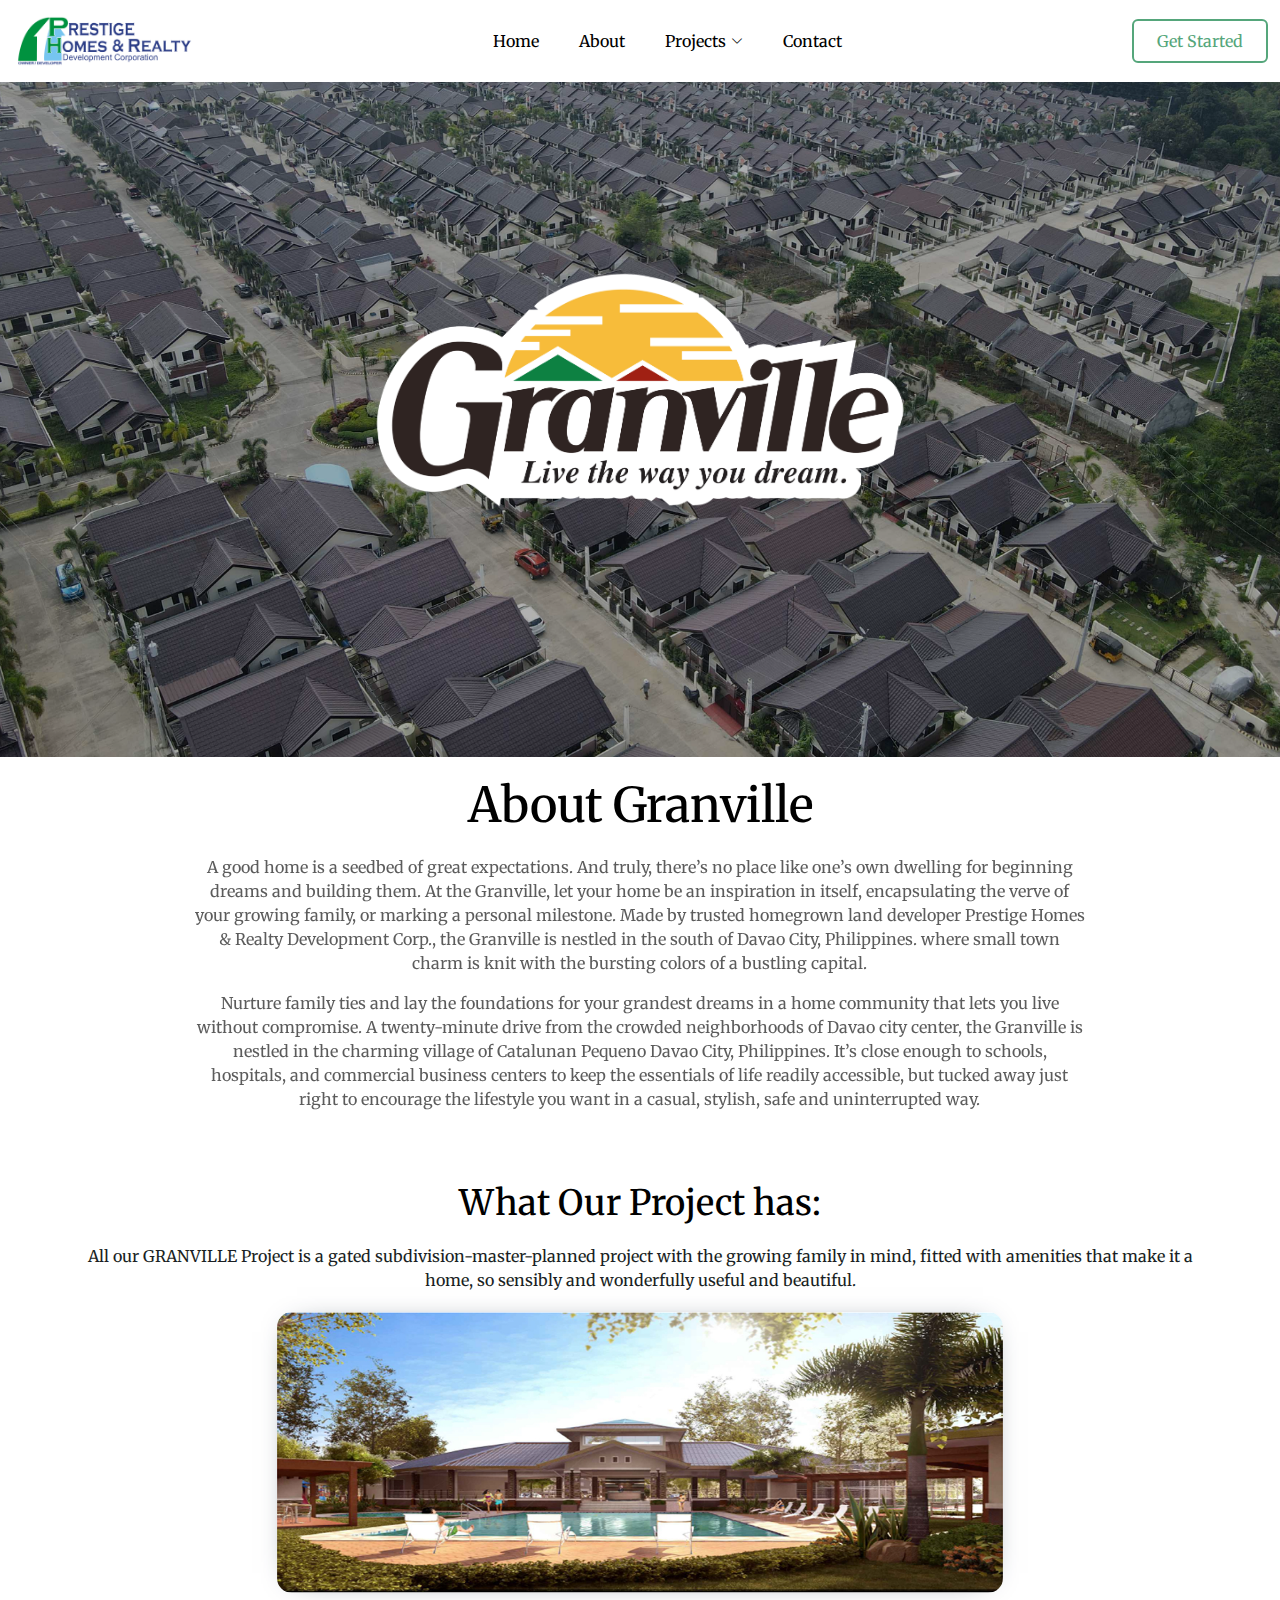
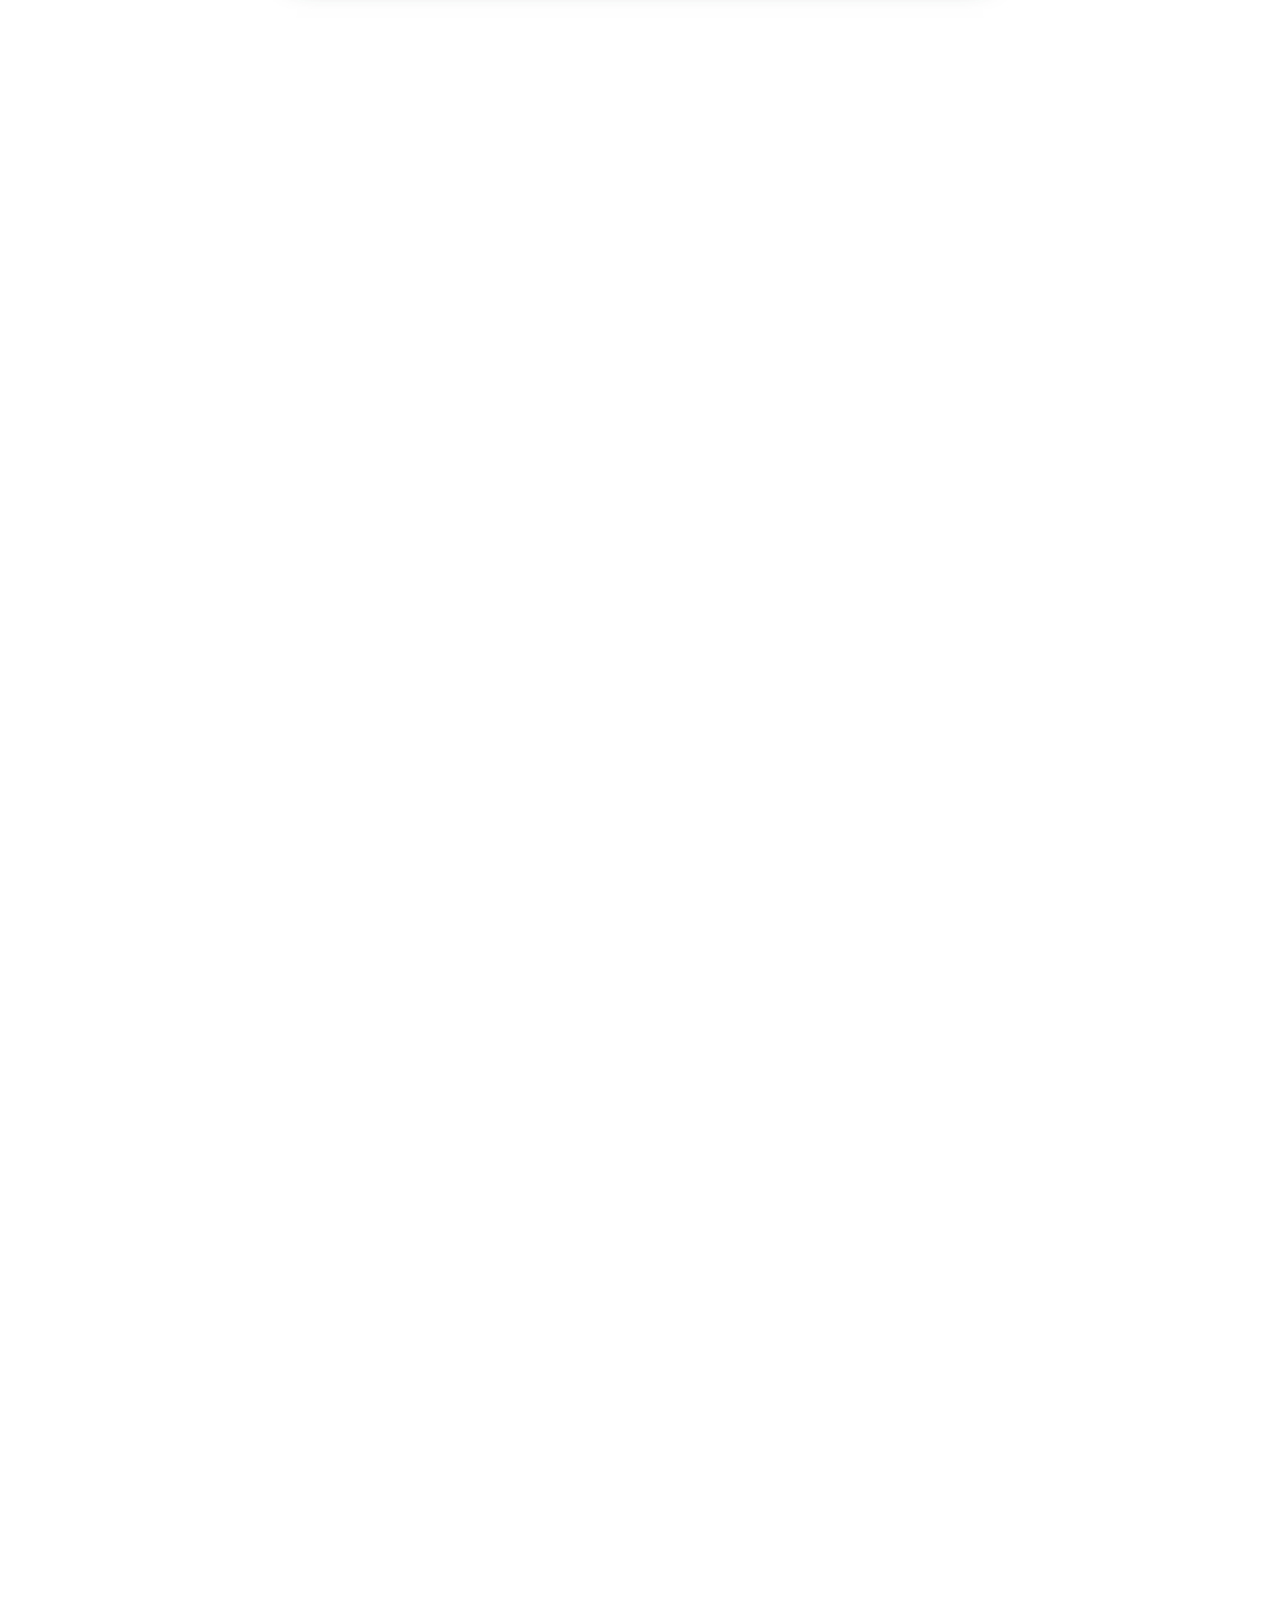
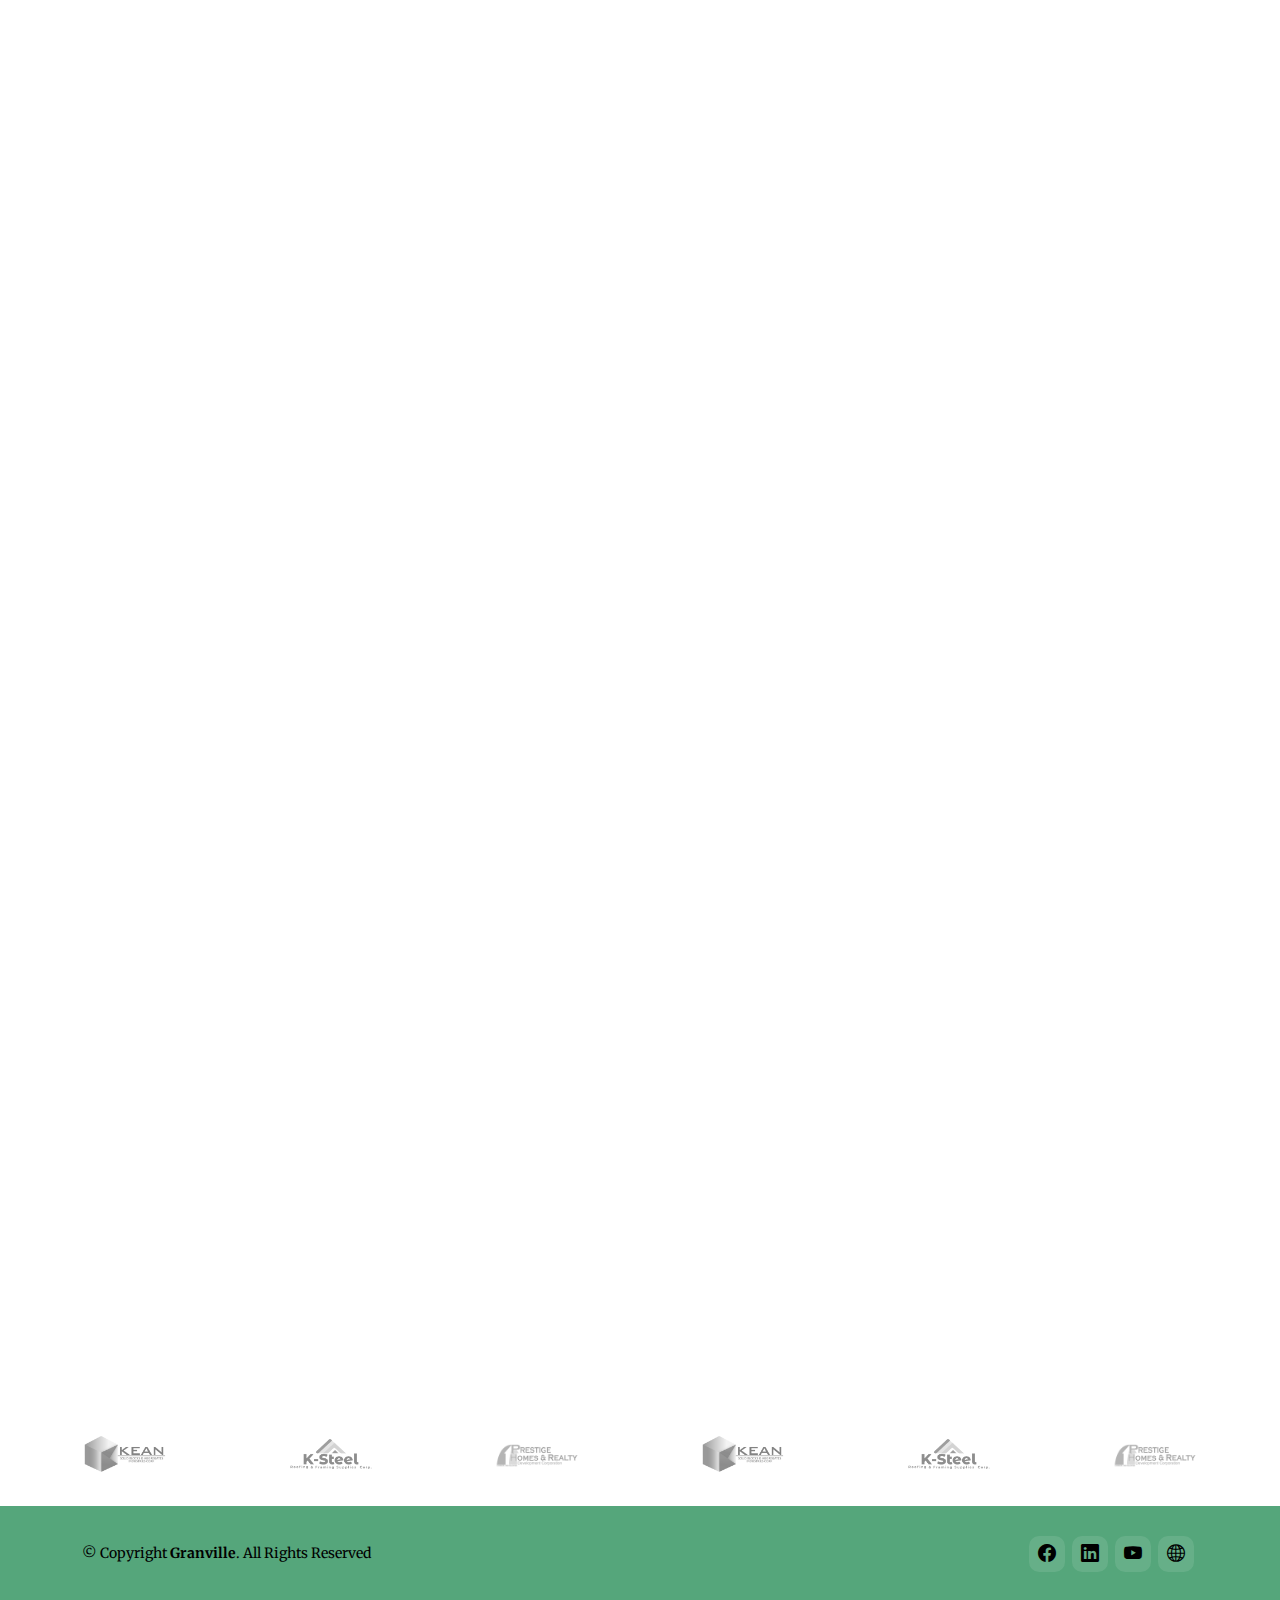
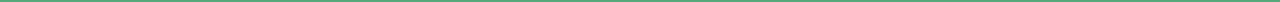
==== commit 9ab28497: "Granville v1.9.5" ====
--- a/index.html
+++ b/index.html
@@ -35,8 +35,8 @@
 
 <body>
 
-  <!-- ======= Notification Bar ======= -->
-  <div id="notification-bar" class="regular closable">
+ <!-- ======= Notification Bar ======= -->
+  <!-- <div id="notification-bar" class="regular closable">
     <div class="nb-content-wrapper">
       <div class="nb-text-wrapper">
         <div class="nb-headline-text">
@@ -48,7 +48,7 @@
       <a href="javascript:void(0);" class="icon-close" onclick="$('#notification-bar').fadeOut()"><i
           class="bi bi-x-lg"></i></a>
     </div>
-  </div> <!-- End Notification Bar-->
+  </div> <!-- End Notification Bar -->
 
   <!-- ======= Header ======= -->
   <header id="header" class="header" data-scrollto-offset="0">
@@ -58,7 +58,7 @@
         <img src="assets/img/clients/Prestige.jpg" alt="">
       </a>
 
-      <nav id="navbar" class="navbar">
+      <nav class="navbar">
         <ul>
           <li><a class="nav-link scrollto" href="index.html#hero">Home</a></li>
           <li><a class="nav-link scrollto" href="index.html#about">About</a></li>
@@ -70,7 +70,7 @@
               <li><a class="nav-link scrollto" href="index.html#granville-crest">Granville Crest</a></li>
             </ul>
           </li>
-          <li><a class="nav-link scrollto" href="https://prestigehomesrealty.com.ph/contact-us-2/">Contact</a></li>
+          <li><a class="nav-link scrollto" href="https://prestigehomesrealty.com.ph/contact/">Contact</a></li>
         </ul>
         <i class="bi bi-list mobile-nav-toggle d-none"></i>
       </nav><!-- .navbar -->
@@ -102,11 +102,13 @@
           <p>A good home is a seedbed of great expectations. And truly, there’s no place like one’s own dwelling for
             beginning dreams and building them. At the Granville, let your home be an inspiration in itself,
             encapsulating the verve of your growing family, or marking a personal milestone. Made by trusted homegrown
-            land developer Prestige Homes Realty Development Corp., the Granville is nestled in the south of Davao City, Philippines.  where small town charm is knit with the bursting colors of a bustling capital. </p>
+            land developer Prestige Homes & Realty Development Corp., the Granville is nestled in the south of Davao City,
+            Philippines. where small town charm is knit with the bursting colors of a bustling capital. </p>
 
           <p>Nurture family ties and lay the foundations for your grandest dreams in a home community that lets you live
             without compromise. A twenty-minute drive from the crowded neighborhoods of Davao city center, the Granville
-            is nestled in the charming village of Catalunan Pequeno Davao City, Philippines. It’s close enough to schools, hospitals, and
+            is nestled in the charming village of Catalunan Pequeno Davao City, Philippines. It’s close enough to
+            schools, hospitals, and
             commercial business centers to keep the essentials of life readily accessible, but tucked away just right to
             encourage the lifestyle you want in a casual, stylish, safe and uninterrupted way. </p>
         </div>
@@ -340,7 +342,8 @@
                 <tr>
                   <td>5</td>
                   <td>1</td>
-                  <td><a href="./assets/img/i-ii/01-KEAN/KEAN-BLK5-LOT1-(RFO).jpg" target="_blank">Php 7,094,350.00</a></td>
+                  <td><a href="./assets/img/i-ii/01-KEAN/KEAN-BLK5-LOT1-(RFO).jpg" target="_blank">Php 7,094,350.00</a>
+                  </td>
                   <td>Php 157,426.77</td>
                 </tr>
               </table>
@@ -432,19 +435,22 @@
                 <tr>
                   <td>1</td>
                   <td>17</td>
-                  <td><a href="./assets/img/i-ii/02-KEN/KEN-BLK1-LOT17-(RL).jpg" target="_blank">Php 5,207,000.00</a></td>
+                  <td><a href="./assets/img/i-ii/02-KEN/KEN-BLK1-LOT17-(RL).jpg" target="_blank">Php 5,207,000.00</a>
+                  </td>
                   <td>Php 106,395.41</td>
                 </tr>
                 <tr>
                   <td>3</td>
                   <td>4</td>
-                  <td><a href="./assets/img/i-ii/02-KEN/KEN-BLK3-LOT4-(RL).jpg" target="_blank">Php 5,207,000.00</a></td>
+                  <td><a href="./assets/img/i-ii/02-KEN/KEN-BLK3-LOT4-(RL).jpg" target="_blank">Php 5,207,000.00</a>
+                  </td>
                   <td>Php 106,395.41</td>
                 </tr>
                 <tr>
                   <td>5</td>
                   <td>21</td>
-                  <td><a href="./assets/img/i-ii/02-KEN/KEN-BLK5-LOT21-(RL).jpg" target="_blank">Php 4,710,000.00</a></td>
+                  <td><a href="./assets/img/i-ii/02-KEN/KEN-BLK5-LOT21-(RL).jpg" target="_blank">Php 4,710,000.00</a>
+                  </td>
                   <td>Php 106,395.41</td>
                 </tr>
               </table>
@@ -533,7 +539,8 @@
                 <tr>
                   <td>8</td>
                   <td>23</td>
-                  <td><a href="./assets/img/i-ii/03-MIKE/MIKE-BLK8-LOT23-(RL).jpg" target="_blank">Php 2,466,265.00</a></td>
+                  <td><a href="./assets/img/i-ii/03-MIKE/MIKE-BLK8-LOT23-(RL).jpg" target="_blank">Php 2,466,265.00</a>
+                  </td>
                   <td>Php 88,734.07</td>
                 </tr>
               </table>
@@ -662,8 +669,8 @@
                 </ul>
 
                 <div class="avunits" style="text-align: left;">
-                  <button type="button" class="btn btn-primary mobtab" data-bs-toggle="modal" data-bs-target="#micomodal"
-                    style="text-align: left;">
+                  <button type="button" class="btn btn-primary mobtab" data-bs-toggle="modal"
+                    data-bs-target="#micomodal" style="text-align: left;">
                     View Availability of Units
                   </button>
                 </div>
@@ -682,8 +689,8 @@
                   <img data-gallery-index="1" src="./assets/img/i-ii/05-MICO/5-Mico-Plan.jpg" hidden width="100%" />
                 </div>
                 <div class="avunits" style="text-align: left;">
-                  <button type="button" class="btn btn-primary desktop" data-bs-toggle="modal" data-bs-target="#micomodal"
-                    style="text-align: left;">
+                  <button type="button" class="btn btn-primary desktop" data-bs-toggle="modal"
+                    data-bs-target="#micomodal" style="text-align: left;">
                     View Availability of Units
                   </button>
                 </div>
@@ -904,58 +911,68 @@
                   onclick="window.open('https://prestigehomesrealty.com.ph/reservation-form/','popup','width=600,height=600'); return false;">Reserve
                   Now</a></button>
               <table id="cindyavailbeunit">
-                <tr>
-                  <th>BLOCK</th>
-                  <th>LOT</th>
-                  <th>TOTAL CONTRACT PRICE</th>
-                  <th>EQUITY MONTHLY AMORTIZATION</th>
-                </tr>
+                <thead>
+                  <tr>
+                    <th>BLOCK</th>
+                    <th>LOT</th>
+                    <th>TOTAL CONTRACT PRICE</th>
+                    <th>EQUITY MONTHLY AMORTIZATION</th>
+                  </tr>
+                </thead>
                 <tr>
                   <td>1</td>
                   <td>11</td>
-                  <td><a href="./assets/img/iii/01-CINDY/CINDY-BLK1-LOT11-(RL).jpg" target="_blank">Php 4,754,000.00</a></td>
+                  <td><a href="./assets/img/iii/01-CINDY/CINDY-BLK1-LOT11-(RL).jpg" target="_blank">Php 4,754,000.00</a>
+                  </td>
                   <td>Php 24,220.91</td>
                 </tr>
                 <tr>
                   <td>2</td>
                   <td>3</td>
-                  <td><a href="./assets/img/iii/01-CINDY/CINDY-BLK2-LOT3-(RL).jpg" target="_blank">Php 4,754,000.00</a></td>
+                  <td><a href="./assets/img/iii/01-CINDY/CINDY-BLK2-LOT3-(RL).jpg" target="_blank">Php 4,754,000.00</a>
+                  </td>
                   <td>Php 24,220.91</td>
                 </tr>
                 <tr>
                   <td>2</td>
                   <td>4</td>
-                  <td><a href="./assets/img/iii/01-CINDY/CINDY-BLK2-LOT4-(RL).jpg" target="_blank">Php 4,754,000.00</a></td>
+                  <td><a href="./assets/img/iii/01-CINDY/CINDY-BLK2-LOT4-(RL).jpg" target="_blank">Php 4,754,000.00</a>
+                  </td>
                   <td>Php 24,220.91</td>
                 </tr>
                 <tr>
                   <td>2</td>
                   <td>5</td>
-                  <td><a href="./assets/img/iii/01-CINDY/CINDY-BLK2-LOT5-(RL).jpg" target="_blank">Php 4,754,000.00</a></td>
+                  <td><a href="./assets/img/iii/01-CINDY/CINDY-BLK2-LOT5-(RL).jpg" target="_blank">Php 4,754,000.00</a>
+                  </td>
                   <td>Php 24,220.91</td>
                 </tr>
                 <tr>
                   <td>2</td>
                   <td>6</td>
-                  <td><a href="./assets/img/iii/01-CINDY/CINDY-BLK2-LOT6-(RL).jpg" target="_blank">Php 4,754,000.00</a></td>
+                  <td><a href="./assets/img/iii/01-CINDY/CINDY-BLK2-LOT6-(RL).jpg" target="_blank">Php 4,754,000.00</a>
+                  </td>
                   <td>Php 24,220.91</td>
                 </tr>
                 <tr>
                   <td>3</td>
                   <td>11</td>
-                  <td><a href="./assets/img/iii/01-CINDY/CINDY-BLK3-LOT11-(NP).jpg" target="_blank">Php 4,834,000.00</a></td>
+                  <td><a href="./assets/img/iii/01-CINDY/CINDY-BLK3-LOT11-(NP).jpg" target="_blank">Php 4,834,000.00</a>
+                  </td>
                   <td>Php 24,220.91</td>
                 </tr>
                 <tr>
                   <td>3</td>
                   <td>12</td>
-                  <td><a href="./assets/img/iii/01-CINDY/CINDY-BLK3-LOT12-(RL).jpg" target="_blank">Php 4,754,000.00</a></td>
+                  <td><a href="./assets/img/iii/01-CINDY/CINDY-BLK3-LOT12-(RL).jpg" target="_blank">Php 4,754,000.00</a>
+                  </td>
                   <td>Php 24,220.91</td>
                 </tr>
                 <tr>
                   <td>4</td>
                   <td>7</td>
-                  <td><a href="./assets/img/iii/01-CINDY/CINDY-BLK4-LOT7-(RL).jpg" target="_blank">Php 4,754,000.00</a></td>
+                  <td><a href="./assets/img/iii/01-CINDY/CINDY-BLK4-LOT7-(RL).jpg" target="_blank">Php 4,754,000.00</a>
+                  </td>
                   <td>Php 24,220.91</td>
                 </tr>
                 <tr>
@@ -967,7 +984,8 @@
                 <tr>
                   <td>5</td>
                   <td>5</td>
-                  <td><a href="./assets/img/iii/01-CINDY/CINDY-BLK5-LOT5-(RL).jpg" target="_blank">Php 4,754,000.00</a></td>
+                  <td><a href="./assets/img/iii/01-CINDY/CINDY-BLK5-LOT5-(RL).jpg" target="_blank">Php 4,754,000.00</a>
+                  </td>
                   <td>Php 24,220.91</td>
                 </tr>
                 <tr>
@@ -979,31 +997,36 @@
                 <tr>
                   <td>8</td>
                   <td>37</td>
-                  <td><a href="./assets/img/iii/01-CINDY/CINDY-BLK8-LOT37-(RL).jpg" target="_blank">Php 4,754,000.00</a></td>
+                  <td><a href="./assets/img/iii/01-CINDY/CINDY-BLK8-LOT37-(RL).jpg" target="_blank">Php 4,754,000.00</a>
+                  </td>
                   <td>Php 24,220.91</td>
                 </tr>
                 <tr>
                   <td>8</td>
                   <td>38</td>
-                  <td><a href="./assets/img/iii/01-CINDY/CINDY-BLK8-LOT38-(RL).jpg" target="_blank">Php 4,754,000.00</a></td>
+                  <td><a href="./assets/img/iii/01-CINDY/CINDY-BLK8-LOT38-(RL).jpg" target="_blank">Php 4,754,000.00</a>
+                  </td>
                   <td>Php 24,220.91</td>
                 </tr>
                 <tr>
                   <td>8</td>
                   <td>39</td>
-                  <td><a href="./assets/img/iii/01-CINDY/CINDY-BLK8-LOT39-(RL).jpg" target="_blank">Php 4,754,000.00</a></td>
+                  <td><a href="./assets/img/iii/01-CINDY/CINDY-BLK8-LOT39-(RL).jpg" target="_blank">Php 4,754,000.00</a>
+                  </td>
                   <td>Php 24,220.91</td>
                 </tr>
                 <tr>
                   <td>8</td>
                   <td>40</td>
-                  <td><a href="./assets/img/iii/01-CINDY/CINDY-BLK8-LOT40-(RL).jpg" target="_blank">Php 4,754,000.00</a></td>
+                  <td><a href="./assets/img/iii/01-CINDY/CINDY-BLK8-LOT40-(RL).jpg" target="_blank">Php 4,754,000.00</a>
+                  </td>
                   <td>Php 24,220.91</td>
                 </tr>
                 <tr>
                   <td>8</td>
                   <td>41</td>
-                  <td><a href="./assets/img/iii/01-CINDY/CINDY-BLK8-LOT41-(RL).jpg" target="_blank">Php 4,754,000.00</a></td>
+                  <td><a href="./assets/img/iii/01-CINDY/CINDY-BLK8-LOT41-(RL).jpg" target="_blank">Php 4,754,000.00</a>
+                  </td>
                   <td>Php 24,220.91</td>
                 </tr>
               </table>
@@ -1062,8 +1085,8 @@
                 </div>
 
                 <div class="avunits" style="text-align: left;">
-                  <button type="button" class="btn btn-primary desktop" data-bs-toggle="modal" data-bs-target="#fayemodal"
-                    style="text-align: left;">
+                  <button type="button" class="btn btn-primary desktop" data-bs-toggle="modal"
+                    data-bs-target="#fayemodal" style="text-align: left;">
                     View Availability of Units
                   </button>
                 </div>
@@ -1143,12 +1166,13 @@
               <div class="col-lg-4 order-1 order-lg-2 text-center">
                 <div class="gallery">
                   <img data-gallery-index="0" src="./assets/img/iii/03-ADRIAN/adrian.jpg" width="100%" />
-                  <img data-gallery-index="1" src="./assets/img/iii/03-ADRIAN/Adrian-Rendered.jpg" hidden width="100%" />
+                  <img data-gallery-index="1" src="./assets/img/iii/03-ADRIAN/Adrian-Rendered.jpg" hidden
+                    width="100%" />
                 </div>
 
                 <div class="avunits" style="text-align: left;">
-                  <button type="button" class="btn btn-primary desktop" data-bs-toggle="modal" data-bs-target="#adrianmodal"
-                    style="text-align: left;">
+                  <button type="button" class="btn btn-primary desktop" data-bs-toggle="modal"
+                    data-bs-target="#adrianmodal" style="text-align: left;">
                     View Availability of Units
                   </button>
                 </div>
@@ -1224,13 +1248,15 @@
 
               <div class="col-lg-4 order-1 order-lg-2 text-center">
                 <div class="gallery">
-                  <img data-gallery-index="0" src="./assets/img/iii/04-ANGELO/angelo.jpg" width="100%" style="margin: 20px 0px !important;" />
-                  <img data-gallery-index="1" src="./assets/img/iii/04-ANGELO/Angelo-Rendered.jpg" hidden width="100%" />
+                  <img data-gallery-index="0" src="./assets/img/iii/04-ANGELO/angelo.jpg" width="100%"
+                    style="margin: 20px 0px !important;" />
+                  <img data-gallery-index="1" src="./assets/img/iii/04-ANGELO/Angelo-Rendered.jpg" hidden
+                    width="100%" />
                 </div>
 
                 <div class="avunits" style="text-align: left;">
-                  <button type="button" class="btn btn-primary desktop" data-bs-toggle="modal" data-bs-target="#angelomodal"
-                    style="text-align: left;">
+                  <button type="button" class="btn btn-primary desktop" data-bs-toggle="modal"
+                    data-bs-target="#angelomodal" style="text-align: left;">
                     View Availability of Units
                   </button>
                 </div>
@@ -1264,7 +1290,7 @@
             </div>
 
 
-            
+
 
           </div><!-- End Tab Content 4 -->
 
@@ -1355,7 +1381,8 @@
 
         <div class="section-featuresss">
           <h2>Granville Crest House Model</h2>
-          <p>Move into your new home with the least of worries. Granville Crest has six model houses: Mathew 1, Mathew 2, Gabriel, Michael, John, and Rafael. With quality building design and well-thought-out space planning, the
+          <p>Move into your new home with the least of worries. Granville Crest has six model houses: Mathew 1, Mathew
+            2, Gabriel, Michael, John, and Rafael. With quality building design and well-thought-out space planning, the
             Granville is made to be flood-free and constructed with only high-quality concrete products supplied by
             Prestige’s sister company, KSBAIC. Granville Crest is a contemporary residence that offers an exceptional
             lifestyle of superior space and comfort.</p>
@@ -1455,12 +1482,13 @@
                 <div class="gallery">
                   <img data-gallery-index="0" src="./assets/img/crest/Mathew-I/matt1.jpg" width="100%"
                     style="margin: 20px 0px !important;" />
-                  <img data-gallery-index="1" src="./assets/img/crest/Mathew-I/1-Mathew-1st-Floor.jpg" hidden width="100%" />
+                  <img data-gallery-index="1" src="./assets/img/crest/Mathew-I/1-Mathew-1st-Floor.jpg" hidden
+                    width="100%" />
                 </div>
 
                 <div class="avunits" style="text-align: left;">
-                  <button type="button" class="btn btn-primary desktop" data-bs-toggle="modal" data-bs-target="#matt1modal"
-                    style="text-align: left;">
+                  <button type="button" class="btn btn-primary desktop" data-bs-toggle="modal"
+                    data-bs-target="#matt1modal" style="text-align: left;">
                     View Availability of Units
                   </button>
                 </div>
@@ -1539,12 +1567,13 @@
                 <div class="gallery">
                   <img data-gallery-index="0" src="./assets/img/crest/Mathew-II/mathew2.jpg" width="100%"
                     style="margin: 20px 0px !important;" />
-                  <img data-gallery-index="1" src="./assets/img/crest/Mathew-II/1-Matthew-2-Floor-Plan.jpg" hidden width="100%" />
+                  <img data-gallery-index="1" src="./assets/img/crest/Mathew-II/1-Matthew-2-Floor-Plan.jpg" hidden
+                    width="100%" />
                 </div>
 
                 <div class="avunits" style="text-align: left;">
-                  <button type="button" class="btn btn-primary desktop" data-bs-toggle="modal" data-bs-target="#matt2modal"
-                    style="text-align: left;">
+                  <button type="button" class="btn btn-primary desktop" data-bs-toggle="modal"
+                    data-bs-target="#matt2modal" style="text-align: left;">
                     View Availability of Units
                   </button>
                 </div>
@@ -1622,12 +1651,13 @@
                 <div class="gallery">
                   <img data-gallery-index="0" src="./assets/img/crest/Michael/michael.jpg" width="100%"
                     style="margin: 20px 0px !important;" />
-                  <img data-gallery-index="1" src="./assets/img/crest/Michael/2-Michael-Floor-Plan.jpg" hidden width="100%" />
+                  <img data-gallery-index="1" src="./assets/img/crest/Michael/2-Michael-Floor-Plan.jpg" hidden
+                    width="100%" />
                 </div>
 
                 <div class="avunits" style="text-align: left;">
-                  <button type="button" class="btn btn-primary desktop" data-bs-toggle="modal" data-bs-target="#michaelmodal"
-                    style="text-align: left;">
+                  <button type="button" class="btn btn-primary desktop" data-bs-toggle="modal"
+                    data-bs-target="#michaelmodal" style="text-align: left;">
                     View Availability of Units
                   </button>
                 </div>
@@ -1706,12 +1736,13 @@
                 <div class="gallery">
                   <img data-gallery-index="0" src="./assets/img/crest/Gabriel/gab.jpg" width="100%"
                     style="margin: 20px 0px !important;" />
-                  <img data-gallery-index="1" src="./assets/img/crest/Gabriel/Gabriel-Floor-Plan.jpg" hidden width="100%" />
+                  <img data-gallery-index="1" src="./assets/img/crest/Gabriel/Gabriel-Floor-Plan.jpg" hidden
+                    width="100%" />
                 </div>
 
                 <div class="avunits" style="text-align: left;">
-                  <button type="button" class="btn btn-primary desktop" data-bs-toggle="modal" data-bs-target="#gabrielmodal"
-                    style="text-align: left;">
+                  <button type="button" class="btn btn-primary desktop" data-bs-toggle="modal"
+                    data-bs-target="#gabrielmodal" style="text-align: left;">
                     View Availability of Units
                   </button>
                 </div>
@@ -1793,8 +1824,8 @@
                 </div>
 
                 <div class="avunits" style="text-align: left;">
-                  <button type="button" class="btn btn-primary desktop" data-bs-toggle="modal" data-bs-target="#johnmodal"
-                    style="text-align: left;">
+                  <button type="button" class="btn btn-primary desktop" data-bs-toggle="modal"
+                    data-bs-target="#johnmodal" style="text-align: left;">
                     View Availability of Units
                   </button>
                 </div>
@@ -1826,7 +1857,7 @@
               </button>
             </div>
 
-            
+
 
           </div><!-- End Tab Content 5 -->
 
@@ -1871,19 +1902,22 @@
                     <tr>
                       <td>6A</td>
                       <td>1</td>
-                      <td><a href="./assets/img/crest/Rafael/RAFAEL-BLK6A-LOT1-Corner-Lot.jpg" target="_blank">Php 2,816,600.00</a></td>
+                      <td><a href="./assets/img/crest/Rafael/RAFAEL-BLK6A-LOT1-Corner-Lot.jpg" target="_blank">Php
+                          2,816,600.00</a></td>
                       <td>Php 36,336.60</td>
                     </tr>
                     <tr>
                       <td>6A</td>
                       <td>14</td>
-                      <td><a href="./assets/img/crest/Rafael/RAFAEL-BLK6A-LOT14-(RL).jpg" target="_blank">Php 1,447,078.50</a></td>
+                      <td><a href="./assets/img/crest/Rafael/RAFAEL-BLK6A-LOT14-(RL).jpg" target="_blank">Php
+                          1,447,078.50</a></td>
                       <td>Php 35,919.94</td>
                     </tr>
                     <tr>
                       <td>6A</td>
                       <td>28</td>
-                      <td><a href="./assets/img/crest/Rafael/RAFAEL-BLK6A-LOT28-(RL).jpg" target="_blank">Php 1,447,078.50</a></td>
+                      <td><a href="./assets/img/crest/Rafael/RAFAEL-BLK6A-LOT28-(RL).jpg" target="_blank">Php
+                          1,447,078.50</a></td>
                       <td>Php 35,919.94</td>
                     </tr>
                   </table>
@@ -1899,7 +1933,8 @@
                 <div class="gallery">
                   <img data-gallery-index="0" src="./assets/img/crest/Rafael/rafael.jpg" width="100%"
                     style="margin: 20px 0px !important;" />
-                  <img data-gallery-index="1" src="./assets/img/crest/Rafael/Rafael-Floor-Plan.jpg" hidden width="100%" />
+                  <img data-gallery-index="1" src="./assets/img/crest/Rafael/Rafael-Floor-Plan.jpg" hidden
+                    width="100%" />
                 </div>
                 <div class="avunits" style="text-align: left;">
                   <button class="desktop" onclick="rafaelavailbleunit()">View Availability of Units</button>
@@ -1922,25 +1957,28 @@
                 <tr>
                   <td>6A</td>
                   <td>1</td>
-                  <td><a href="./assets/img/crest/Rafael/RAFAEL-BLK6A-LOT1-Corner-Lot.jpg" target="_blank">Php 2,816,600.00</a></td>
-                  <td>Php 113,411.69</td>
+                  <td><a href="./assets/img/crest/Rafael/RAFAEL-BLK6A-LOT1-Corner-Lot.jpg" target="_blank">Php
+                      2,816,600.00</a></td>
+                  <td>Php 36,336.60</td>
                 </tr>
                 <tr>
                   <td>6A</td>
                   <td>14</td>
-                  <td><a href="./assets/img/crest/Rafael/RAFAEL-BLK6A-LOT14-(RL).jpg" target="_blank">Php 1,447,078.50</a></td>
+                  <td><a href="./assets/img/crest/Rafael/RAFAEL-BLK6A-LOT14-(RL).jpg" target="_blank">Php
+                      1,447,078.50</a></td>
                   <td>Php 35,919.94</td>
                 </tr>
                 <tr>
                   <td>6A</td>
                   <td>28</td>
-                  <td><a href="./assets/img/crest/Rafael/RAFAEL-BLK6A-LOT28-(RL).jpg" target="_blank">Php 1,447,078.50</a></td>
+                  <td><a href="./assets/img/crest/Rafael/RAFAEL-BLK6A-LOT28-(RL).jpg" target="_blank">Php
+                      1,447,078.50</a></td>
                   <td>Php 35,919.94</td>
                 </tr>
               </table>
             </div>
 
-            
+
 
           </div><!-- End Tab Content 6 -->
 
--- a/assets/css/main.css
+++ b/assets/css/main.css
@@ -407,7 +407,7 @@
 
 .sticky .navbar .mobile-nav-bar {
   top: 22px;
-  visibility: hidden;
+  visibility: visible;
 }
 
 @media (max-width: 425px) {
@@ -661,10 +661,9 @@
     line-height: 0;
     transition: 0.5s;
     position: fixed;
-    top: 60px;
+    top: 25px;
     z-index: 9999;
     right: 20px;
-    visibility: hidden;
   }
 
   .mobile-nav-toggle.bi-x {
@@ -2805,6 +2804,6 @@
     width: auto;
     margin: .5rem;
     pointer-events: none;
-    padding-top: 155vh;
-  }
-}+    padding-top: 110vh;
+  }
+}
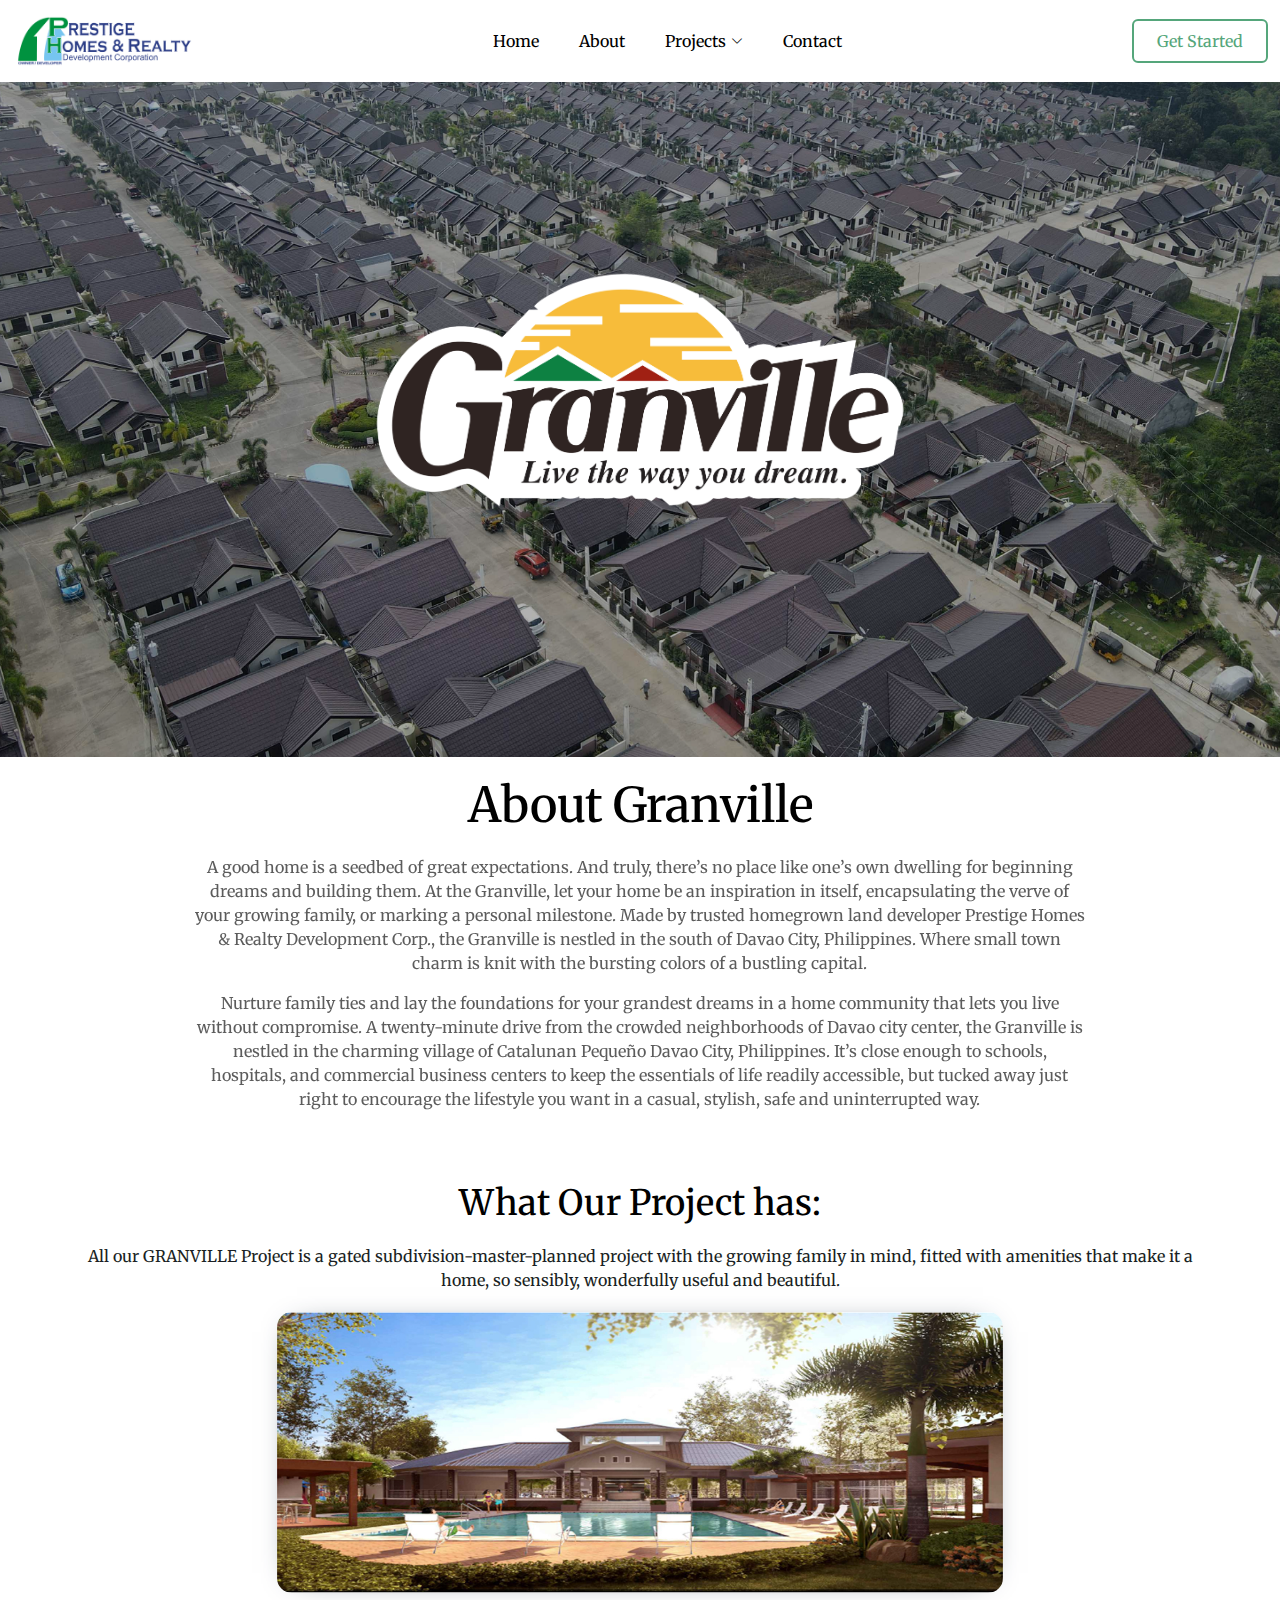
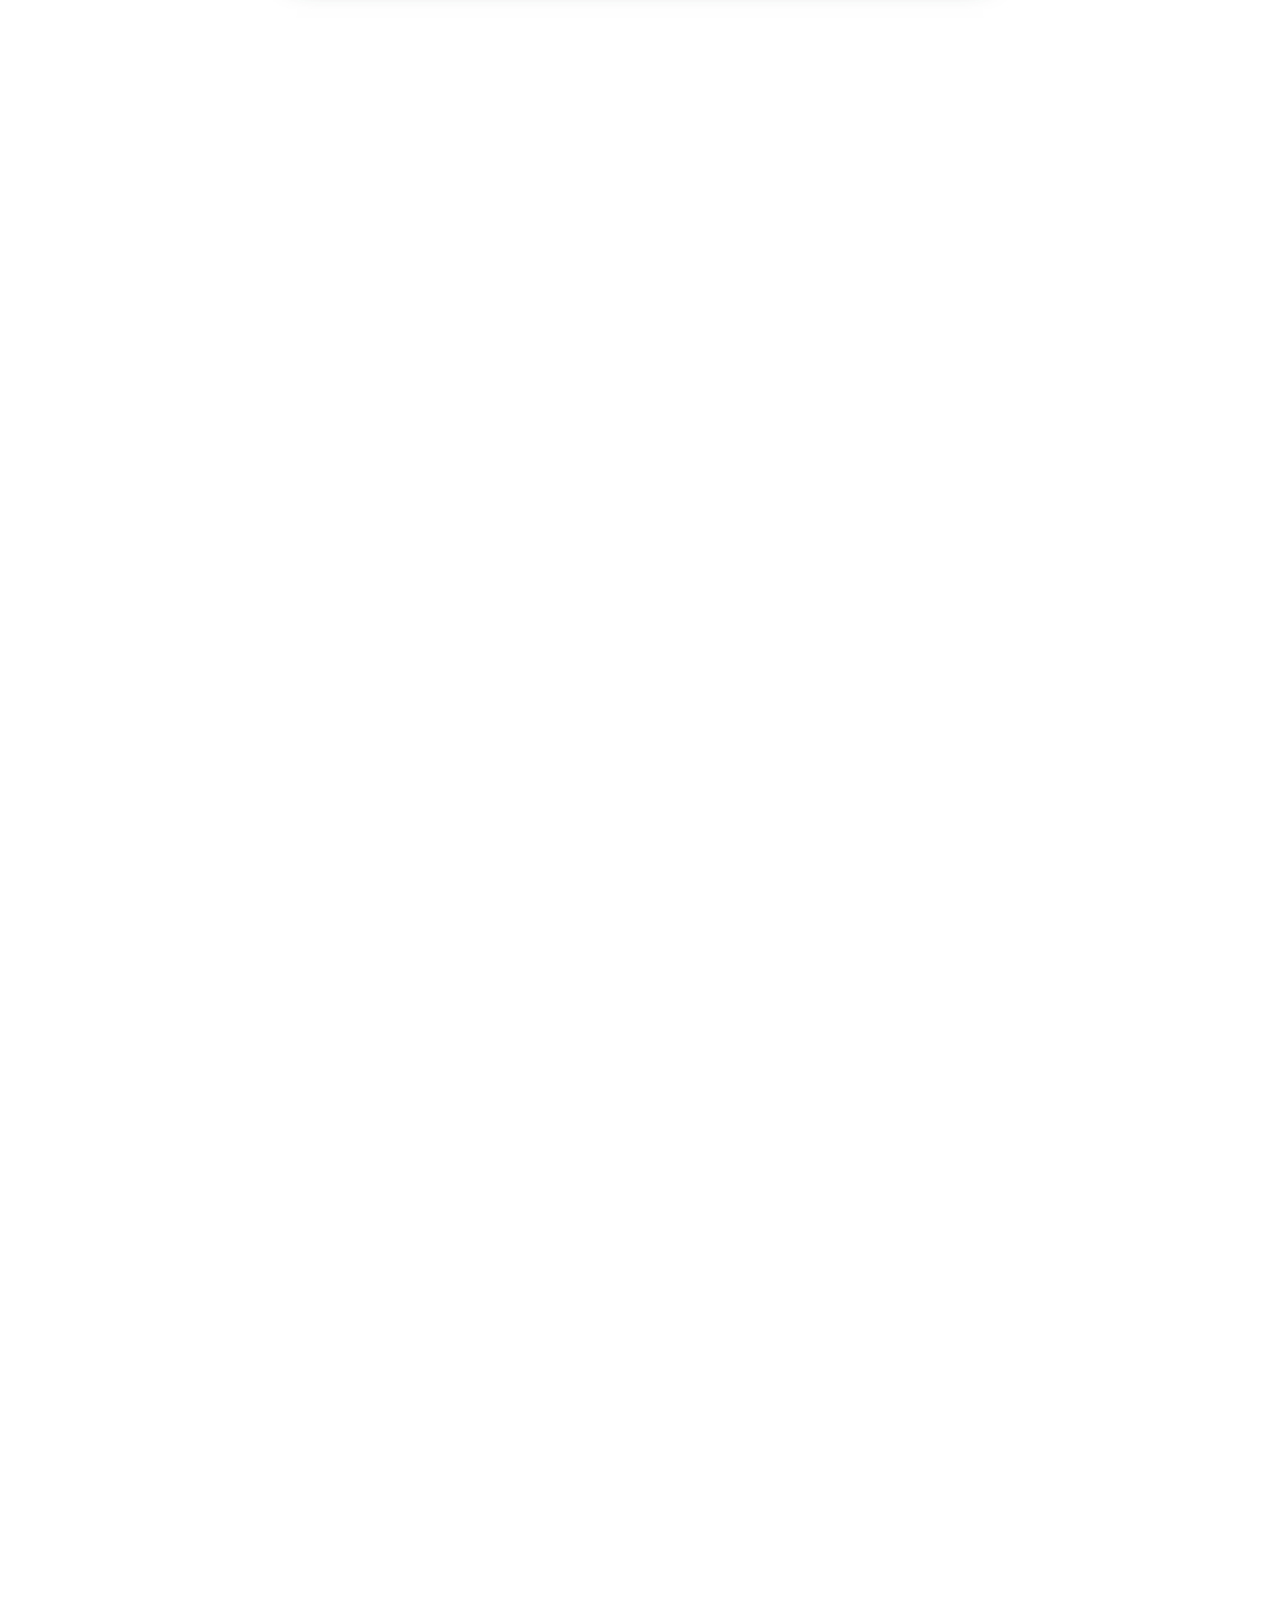
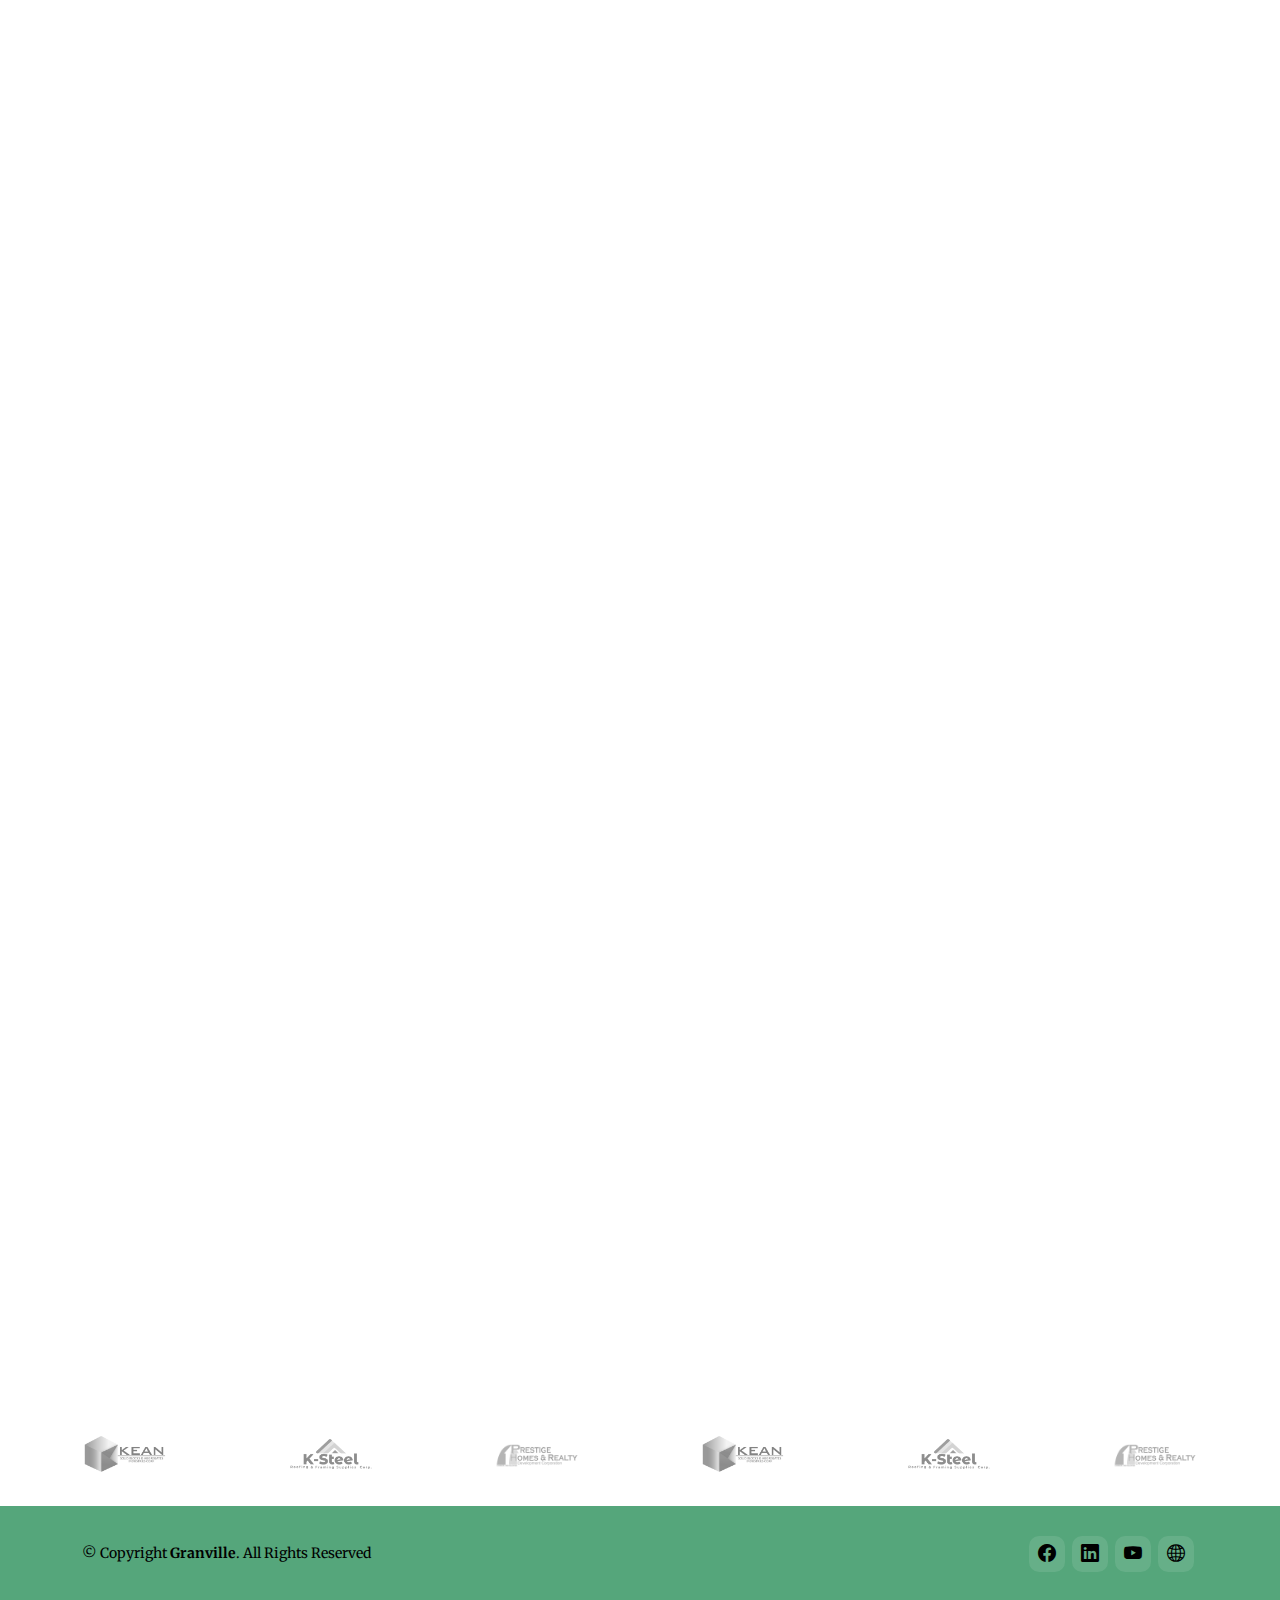
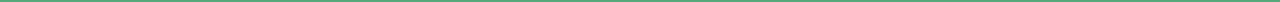
==== commit 3af49213: "update mobile navbar" ====
--- a/index.html
+++ b/index.html
@@ -4,6 +4,10 @@
 <head>
   <meta charset="utf-8">
   <meta content="width=device-width, initial-scale=1.0" name="viewport">
+
+  <meta property="og:title" content="Granville | Live The Way You Dream" />
+<meta property="og:image" content="\assets\img\granville.png" />
+
 
   <title>Granville | Live The Way You Dream</title>
   <meta content="" name="description">
@@ -103,11 +107,11 @@
             beginning dreams and building them. At the Granville, let your home be an inspiration in itself,
             encapsulating the verve of your growing family, or marking a personal milestone. Made by trusted homegrown
             land developer Prestige Homes & Realty Development Corp., the Granville is nestled in the south of Davao City,
-            Philippines. where small town charm is knit with the bursting colors of a bustling capital. </p>
+            Philippines. Where small town charm is knit with the bursting colors of a bustling capital. </p>
 
           <p>Nurture family ties and lay the foundations for your grandest dreams in a home community that lets you live
             without compromise. A twenty-minute drive from the crowded neighborhoods of Davao city center, the Granville
-            is nestled in the charming village of Catalunan Pequeno Davao City, Philippines. It’s close enough to
+            is nestled in the charming village of Catalunan Pequeño Davao City, Philippines. It’s close enough to
             schools, hospitals, and
             commercial business centers to keep the essentials of life readily accessible, but tucked away just right to
             encourage the lifestyle you want in a casual, stylish, safe and uninterrupted way. </p>
@@ -122,7 +126,7 @@
         <h2>What Our Project has:</h2>
         <p class="featured-p">All our GRANVILLE Project is a gated subdivision-master-planned project with the growing
           family in mind,
-          fitted with amenities that make it a home, so sensibly and wonderfully useful and beautiful.</p>
+          fitted with amenities that make it a home, so sensibly, wonderfully useful and beautiful.</p>
 
         <div class="carousel-container">
           <div class="mySlides animate">
@@ -855,7 +859,7 @@
               <div class="col-lg-8 order-2 order-lg-1" data-aos="fade-right" data-aos-delay="400">
                 <h3>Cindy Model</h3>
                 <p class="fst-italic">
-                  A cost-effective two-storey concrete model unit with 3 bedrooms and 3 toilets and bath. Modern type
+                  A cost-effective two-storey concrete model unit with 4 bedrooms and 3 toilets and bath. Modern type
                   model unit perfect for growing family.
                 </p>
                 <ul class="nav nav-tabs row gy-4 d-flex">
--- a/assets/css/main.css
+++ b/assets/css/main.css
@@ -642,8 +642,8 @@
   .navbar .dropdown .dropdown ul {
     position: static;
     display: none;
-    padding: 0px 0;
-    margin: 0px 15px;
+    padding: 10px 0;
+    margin: 10px 20px;
     transition: all 0.5s ease-in-out;
     background: transparent;
   }
@@ -663,7 +663,6 @@
     position: fixed;
     top: 25px;
     z-index: 9999;
-    right: 20px;
   }
 
   .mobile-nav-toggle.bi-x {
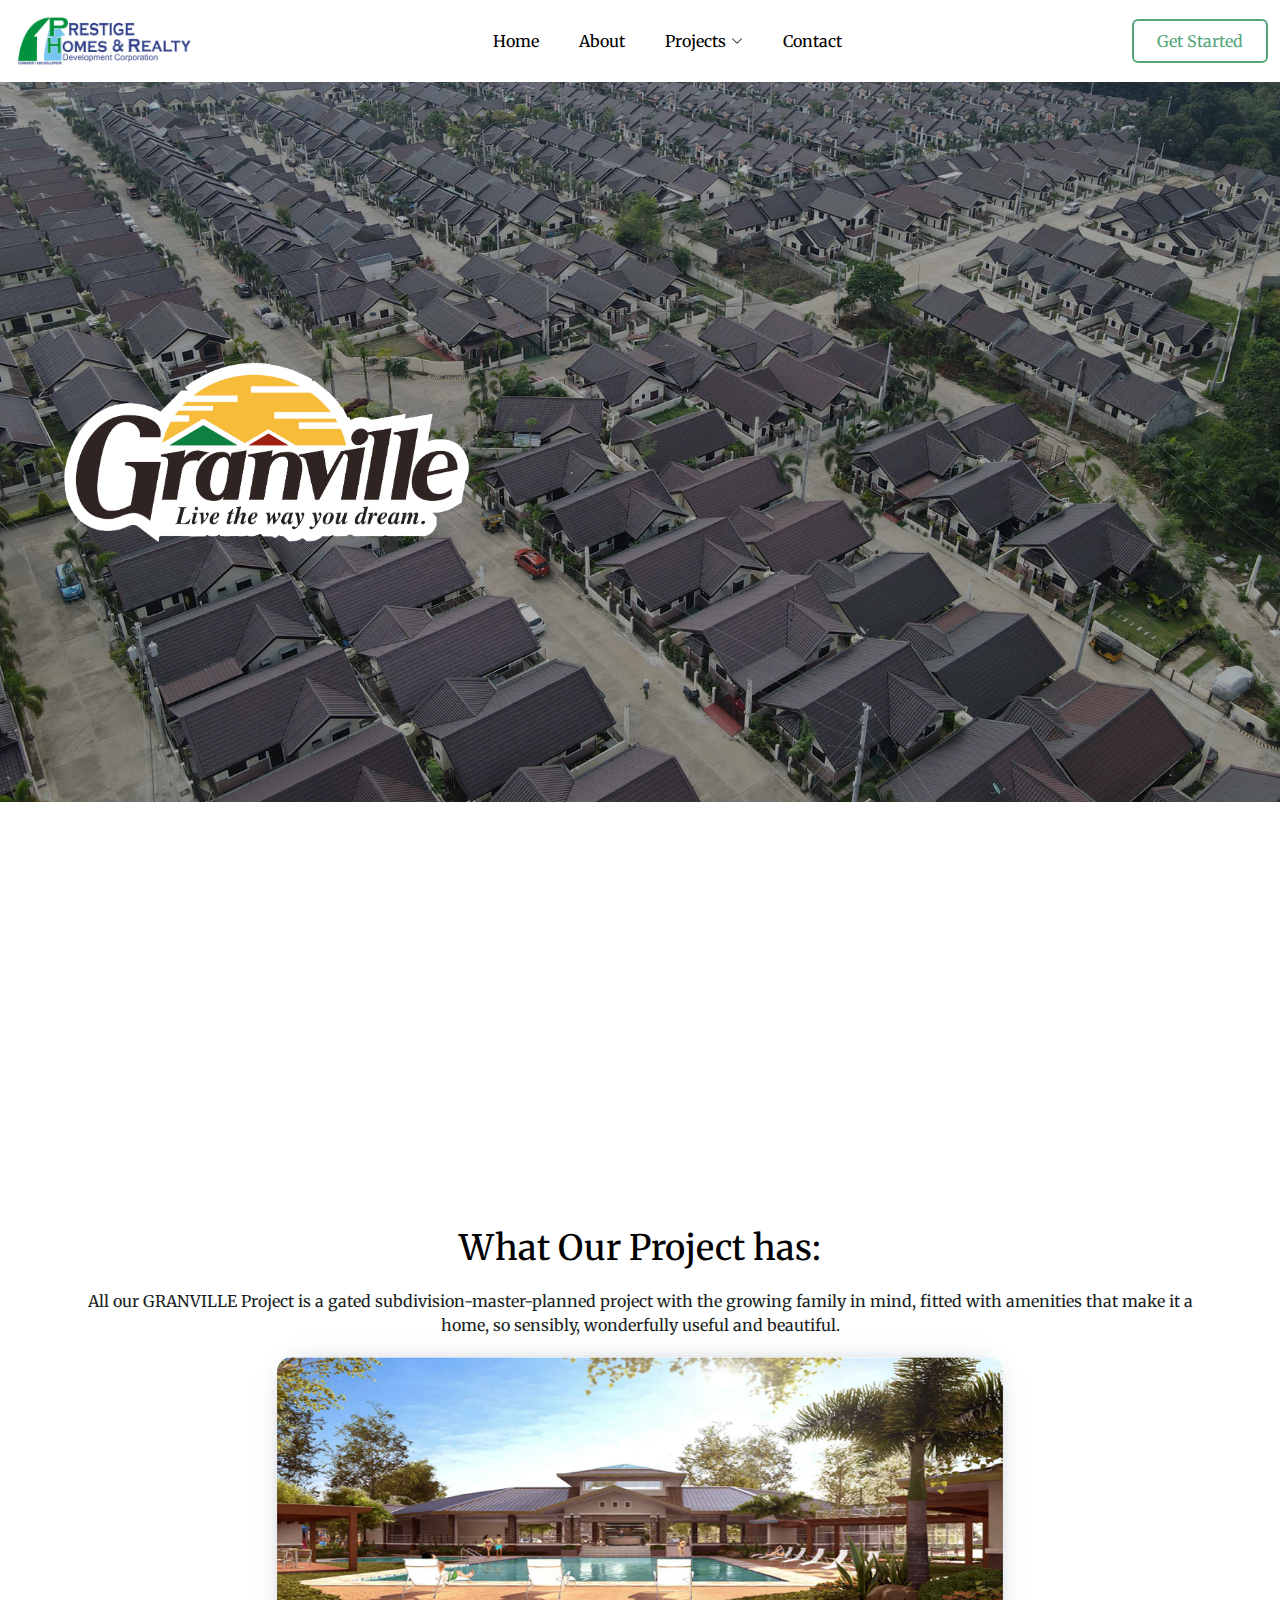
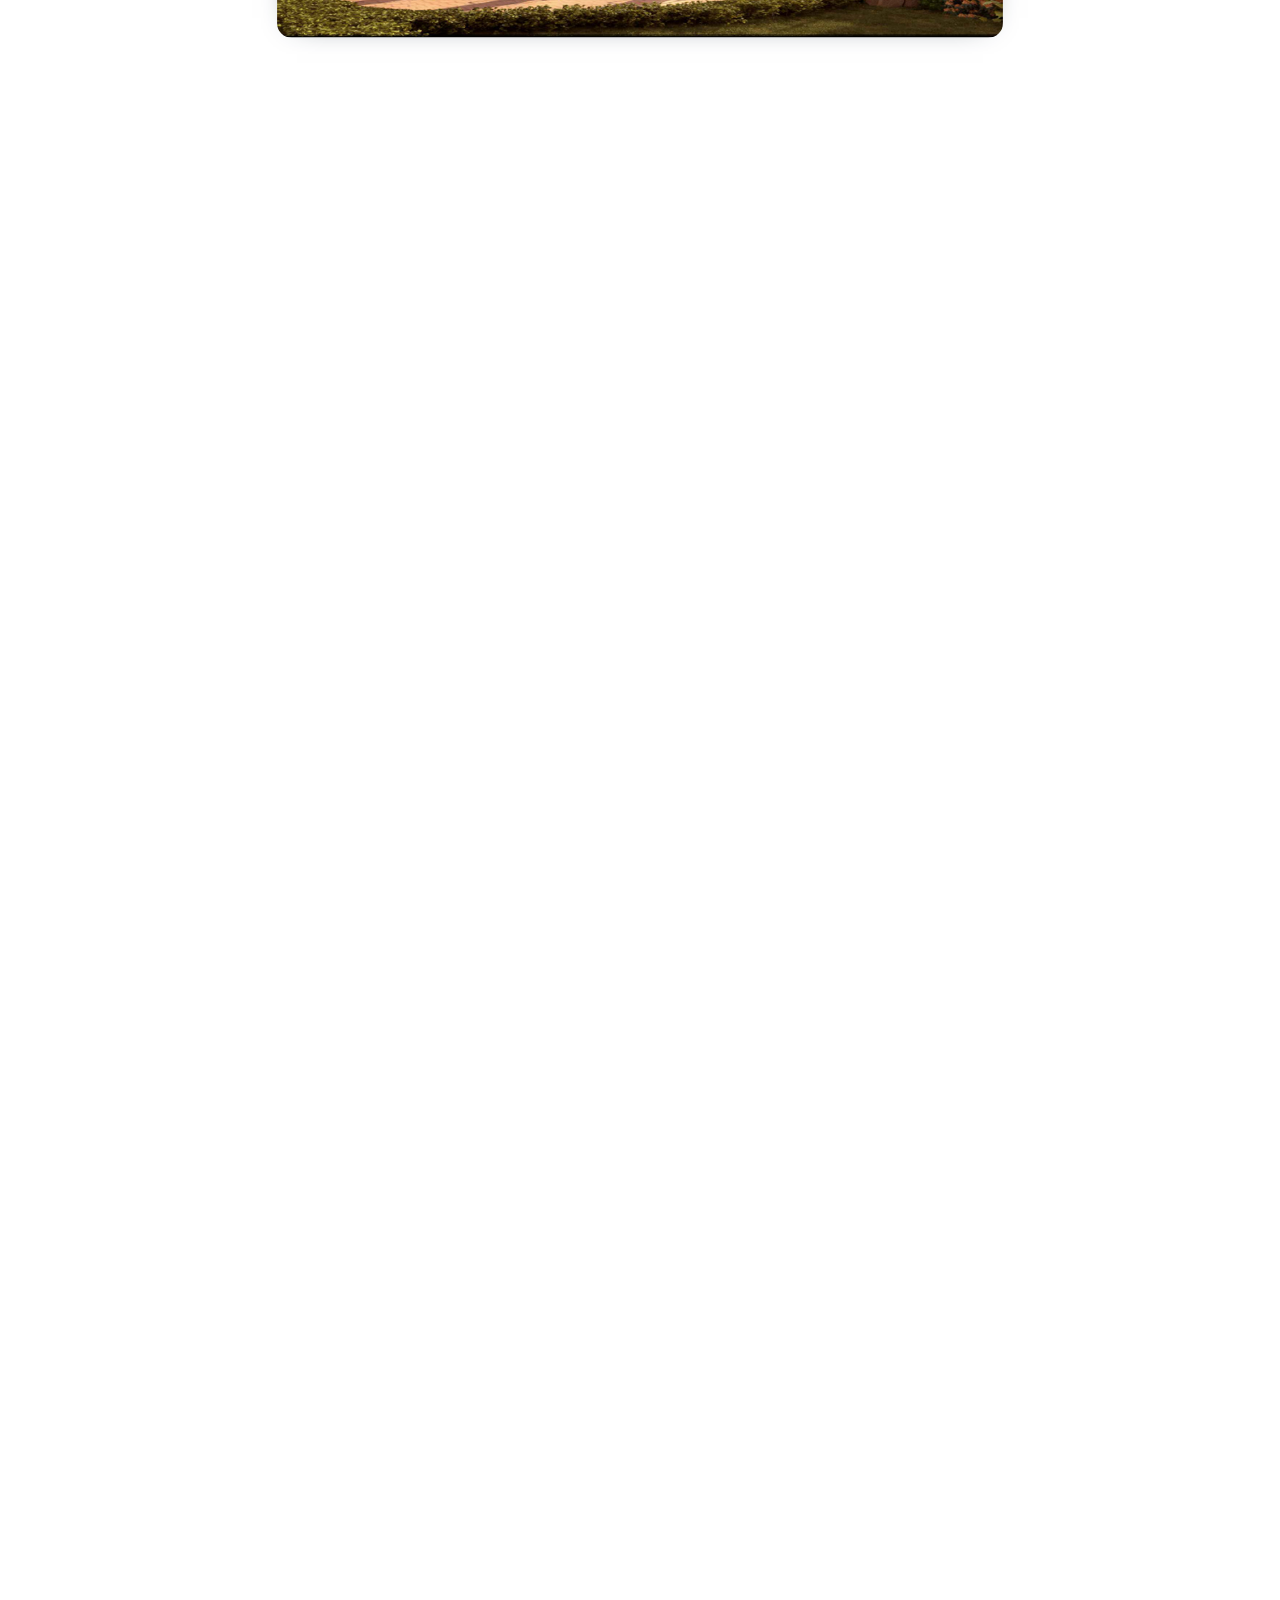
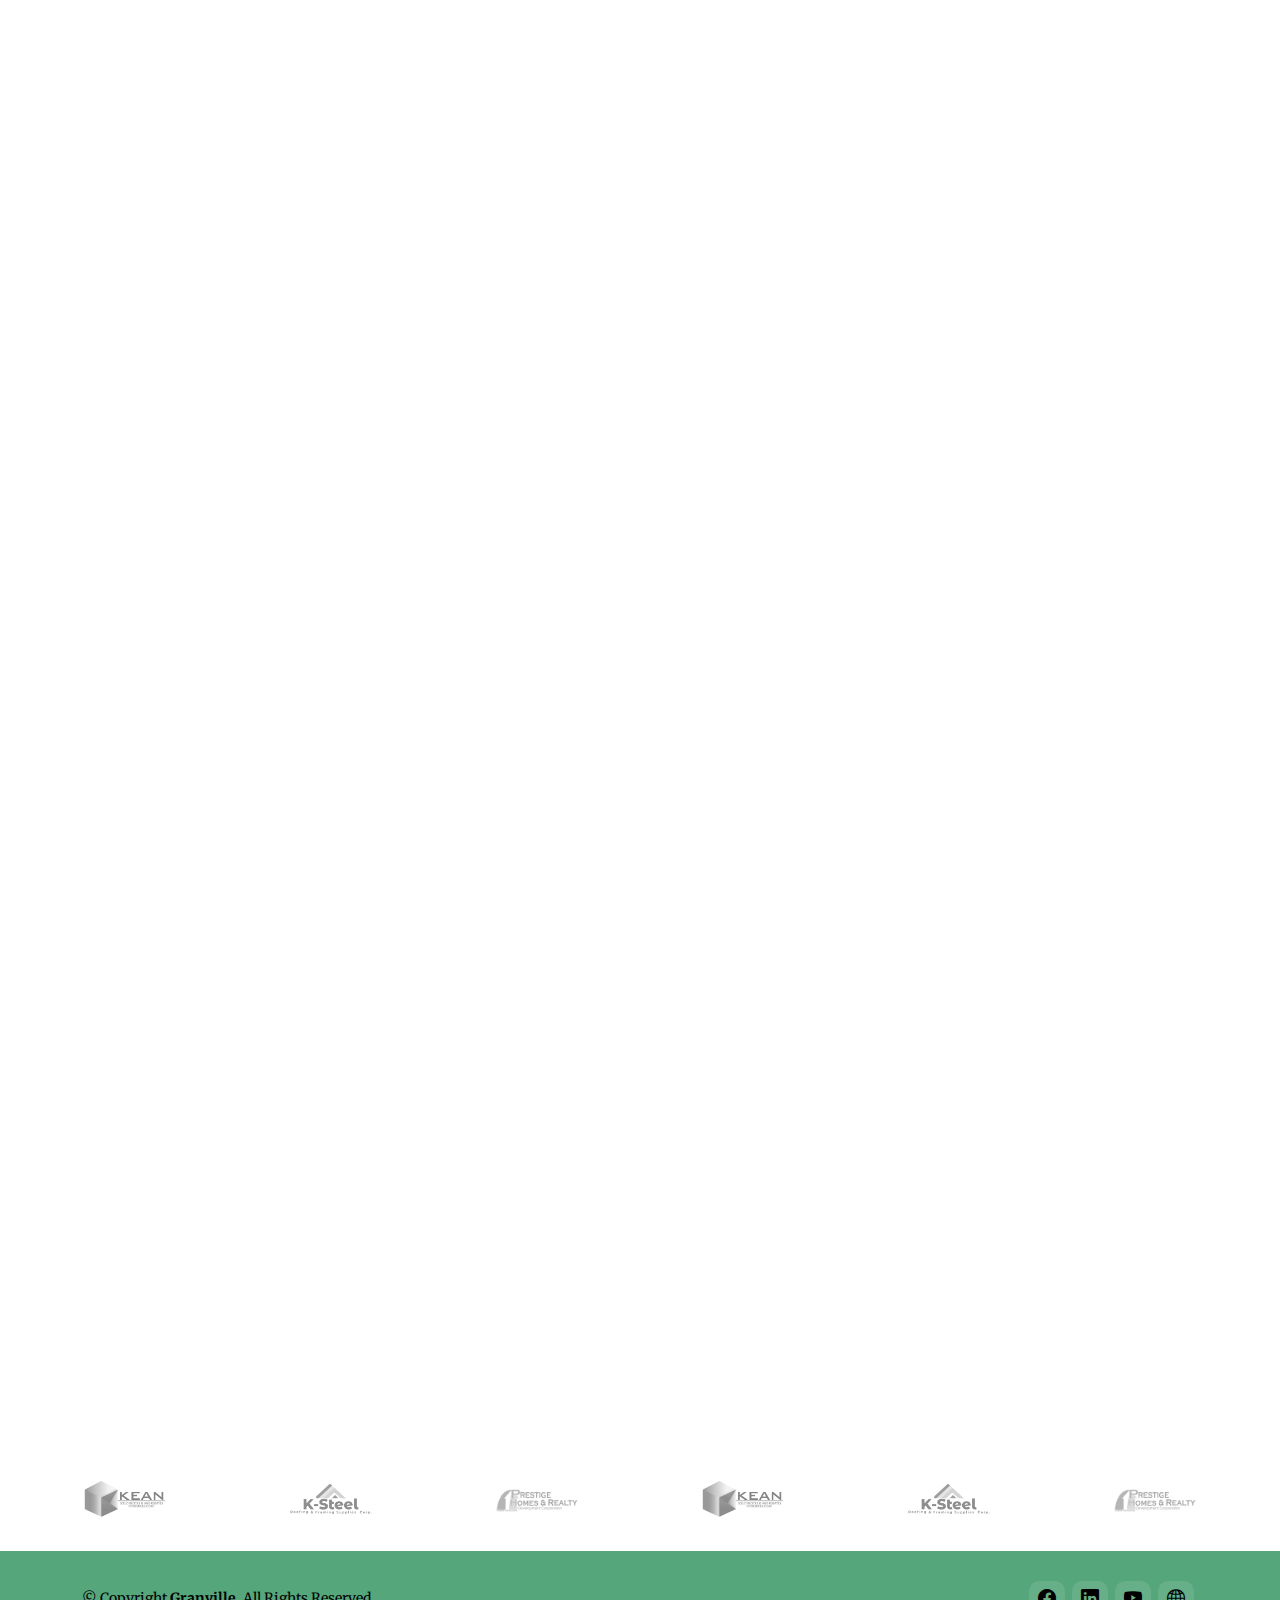
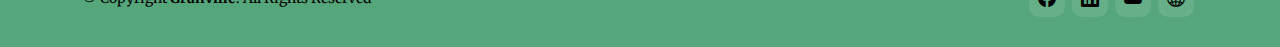
==== commit 356b6e17: "granville 2.0" ====
--- a/index.html
+++ b/index.html
@@ -6,12 +6,14 @@
   <meta content="width=device-width, initial-scale=1.0" name="viewport">
 
   <meta property="og:title" content="Granville | Live The Way You Dream" />
-<meta property="og:image" content="\assets\img\granville.png" />
+  <meta property="og:image" content="https://granville.ph/assets/img/granville-preview.png" />
+  <meta property="og:description"
+    content="A good home is a seedbed of great expectations. And truly, there’s no place like one’s own dwelling for beginning dreams and building them." />
 
 
   <title>Granville | Live The Way You Dream</title>
-  <meta content="" name="description">
-  <meta content="" name="keywords">
+  <!-- <meta content="" name="description">
+  <meta content="" name="keywords"> -->
 
   <!-- Favicons -->
   <link href="assets/img/fav-house.png" rel="icon">
@@ -39,7 +41,7 @@
 
 <body>
 
- <!-- ======= Notification Bar ======= -->
+  <!-- ======= Notification Bar ======= -->
   <!-- <div id="notification-bar" class="regular closable">
     <div class="nb-content-wrapper">
       <div class="nb-text-wrapper">
@@ -88,8 +90,14 @@
   <section id="hero" class="d-flex flex-column justify-content-center">
     <div class="container">
       <div class="row justify-content-center">
-        <div class="col-xl-8">
-          <img src="assets/img/granville.png" width="90%">
+        <div class="col" style="align-self: center;">
+          <img src="assets/img/granville.png" width="100%">
+        </div>
+        <div class="col-7">
+          <iframe width="100%" height="100%"
+            type="text/html"
+            src="https://www.youtube.com/embed/eh0ExzZe_cU?&vq=hd1080&autoplay=1&fs=0&iv_load_policy=3&showinfo=0&controls=0&rel=0&mute=1&loop=1&info=0&color=white&playlist=eh0ExzZe_cU">
+          </iframe>
         </div>
       </div>
     </div>
@@ -106,7 +114,8 @@
           <p>A good home is a seedbed of great expectations. And truly, there’s no place like one’s own dwelling for
             beginning dreams and building them. At the Granville, let your home be an inspiration in itself,
             encapsulating the verve of your growing family, or marking a personal milestone. Made by trusted homegrown
-            land developer Prestige Homes & Realty Development Corp., the Granville is nestled in the south of Davao City,
+            land developer Prestige Homes & Realty Development Corp., the Granville is nestled in the south of Davao
+            City,
             Philippines. Where small town charm is knit with the bursting colors of a bustling capital. </p>
 
           <p>Nurture family ties and lay the foundations for your grandest dreams in a home community that lets you live
--- a/assets/css/main.css
+++ b/assets/css/main.css
@@ -391,6 +391,13 @@
     margin-right: 50px;
   }
 }
+@media (max-width: 360px) {
+
+  .header .btn-getstarted,
+  .header .btn-getstarted:focus {
+    margin-right: 40px;
+  }
+}
 
 .sticky {
   position: fixed;
@@ -642,8 +649,8 @@
   .navbar .dropdown .dropdown ul {
     position: static;
     display: none;
-    padding: 10px 0;
-    margin: 10px 20px;
+    padding: 0px 0;
+    margin: 0px 15px;
     transition: all 0.5s ease-in-out;
     background: transparent;
   }
@@ -663,6 +670,7 @@
     position: fixed;
     top: 25px;
     z-index: 9999;
+    right: 20px;
   }
 
   .mobile-nav-toggle.bi-x {
@@ -715,7 +723,7 @@
 #hero .container {
   position: relative;
   text-align: center;
-  padding-bottom: 80px;
+  max-width: 100%!important;
 }
 
 #hero h1 {
@@ -733,6 +741,12 @@
   font-size: 25px;
   letter-spacing: 2px;
   word-spacing: 10px;
+}
+
+#hero iframe {
+  width: 100%;
+  height: 611px;
+  pointer-events: none;
 }
 
 #hero .play-btn {
@@ -807,15 +821,43 @@
   border-radius: 0;
 }
 
-@media (min-width: 1024px) {
+@media only screen and (max-width: 1440px) {
   #hero {
     background-attachment: fixed;
-  }
-}
-
-@media (max-width: 798px) {
+    height: 60vh;
+  }
+  #hero iframe {
+    height: 460px;
+    width: 100%;
+  }
+}
+
+@media only screen and (max-width: 1366px) {
   #hero {
-    height: 55vh;
+    background-attachment: fixed;
+    height: 80vh;
+  }
+  #hero iframe {
+    height: 430px;
+    width: 100%;
+  }
+}
+
+@media only screen and (max-width: 1024px) {
+  #hero {
+    background-attachment: fixed;
+    height: 50vh;
+  }
+  #hero iframe {
+    height: 325px;
+    width: 100%;
+  }
+}
+
+
+@media (max-width: 914px) {
+  #hero {
+    height: 80vh;
   }
 
   #hero h1 {
@@ -830,6 +872,33 @@
   }
 }
 
+@media (max-width: 912px) {
+  #hero {
+    height: 35vh;
+  }
+
+  #hero iframe {
+    height: 290px;
+    width: 100%;
+  }
+}
+
+@media (max-width: 768px) {
+  #hero {
+    height: 35vh;
+  }
+}
+
+@media (max-width: 717px) {
+  #hero {
+    height: 60vh;
+  }
+  #hero iframe {
+    height: 225px;
+    width: 100%;
+  }
+}
+
 @media (max-width: 700px) {
   #hero {
     height: 45vh;
@@ -848,15 +917,157 @@
   }
 }
 
-@media (max-width: 425px) {
+@media (max-width: 540px) {
+  #hero {
+    height: 45vh;
+  }
+  #hero iframe {
+    height: 165px;
+    width: 100%;
+  }
+}
+
+@media (max-width: 414px) {
+  #hero {
+    height: 45vh;
+  }
   #hero .container {
-    padding-bottom: 30px;
+    margin-bottom: 35px;
+    padding-bottom: 0px!important;
+  }
+  #hero .col {
+    flex: 0 0 auto;
+    width: 100%;
+    margin: 10px 0px;
+  }
+  #hero .col-7 {
+    flex: 0 0 auto;
+    width: 100%;
+  }
+  #hero iframe {
+    height: 220px;
+    width: 100%;
+  }
+}
+
+@media (max-width: 393px) {
+  #hero {
+    height: 45vh;
+  }
+  #hero .container {
+    margin-bottom: 35px;
+    padding-bottom: 0px!important;
+  }
+  #hero .col {
+    flex: 0 0 auto;
+    width: 100%;
+    margin: 10px 0px;
+  }
+  #hero .col-7 {
+    flex: 0 0 auto;
+    width: 100%;
+  }
+  #hero iframe {
+    height: 210px;
+    width: 100%;
+  }
+}
+
+@media (max-width: 390px) {
+  #hero {
+    height: 45vh;
+  }
+  #hero .container {
+    margin-bottom: 35px;
+    padding-bottom: 0px!important;
+  }
+  #hero .col {
+    flex: 0 0 auto;
+    width: 100%;
+    margin: 10px 0px;
+  }
+  #hero .col-7 {
+    flex: 0 0 auto;
+    width: 100%;
+  }
+  #hero iframe {
+    height: 205px;
+    width: 100%;
+  }
+}
+
+@media (max-width: 375px) {
+  #hero {
+    height: 55vh;
+  }
+  #hero .container {
+    margin-bottom: 35px;
+    padding-bottom: 0px!important;
+  }
+  #hero .col {
+    flex: 0 0 auto;
+    width: 100%;
+    margin: 10px 0px;
+  }
+  #hero .col-7 {
+    flex: 0 0 auto;
+    width: 100%;
+  }
+  #hero iframe {
+    height: 200px;
+    width: 100%;
+  }
+}
+
+@media (max-width: 360px) {
+  #hero {
+    height: 50vh;
+  }
+  #hero .container {
+    margin-bottom: 35px;
+    padding-bottom: 0px!important;
+  }
+  #hero .col {
+    flex: 0 0 auto;
+    width: 100%;
+    margin: 10px 0px;
+  }
+  #hero .col-7 {
+    flex: 0 0 auto;
+    width: 100%;
+  }
+  #hero iframe {
+    height: 190px;
+    width: 100%;
+  }
+}
+
+@media (max-width: 280px) {
+  #hero {
+    height: 45vh;
+  }
+  #hero .container {
+    margin-bottom: 35px;
+    padding-bottom: 0px!important;
+  }
+  #hero .col {
+    flex: 0 0 auto;
+    width: 100%;
+    margin: 10px 0px;
+  }
+  #hero .col-7 {
+    flex: 0 0 auto;
+    width: 100%;
+  }
+  #hero iframe {
+    height: 145px;
+    width: 100%;
   }
 }
 
 @media (max-width: 1024px) {
   #hero .container {
-    padding-bottom: 50px;
+    padding-bottom: 10px;
   }
 }
 
